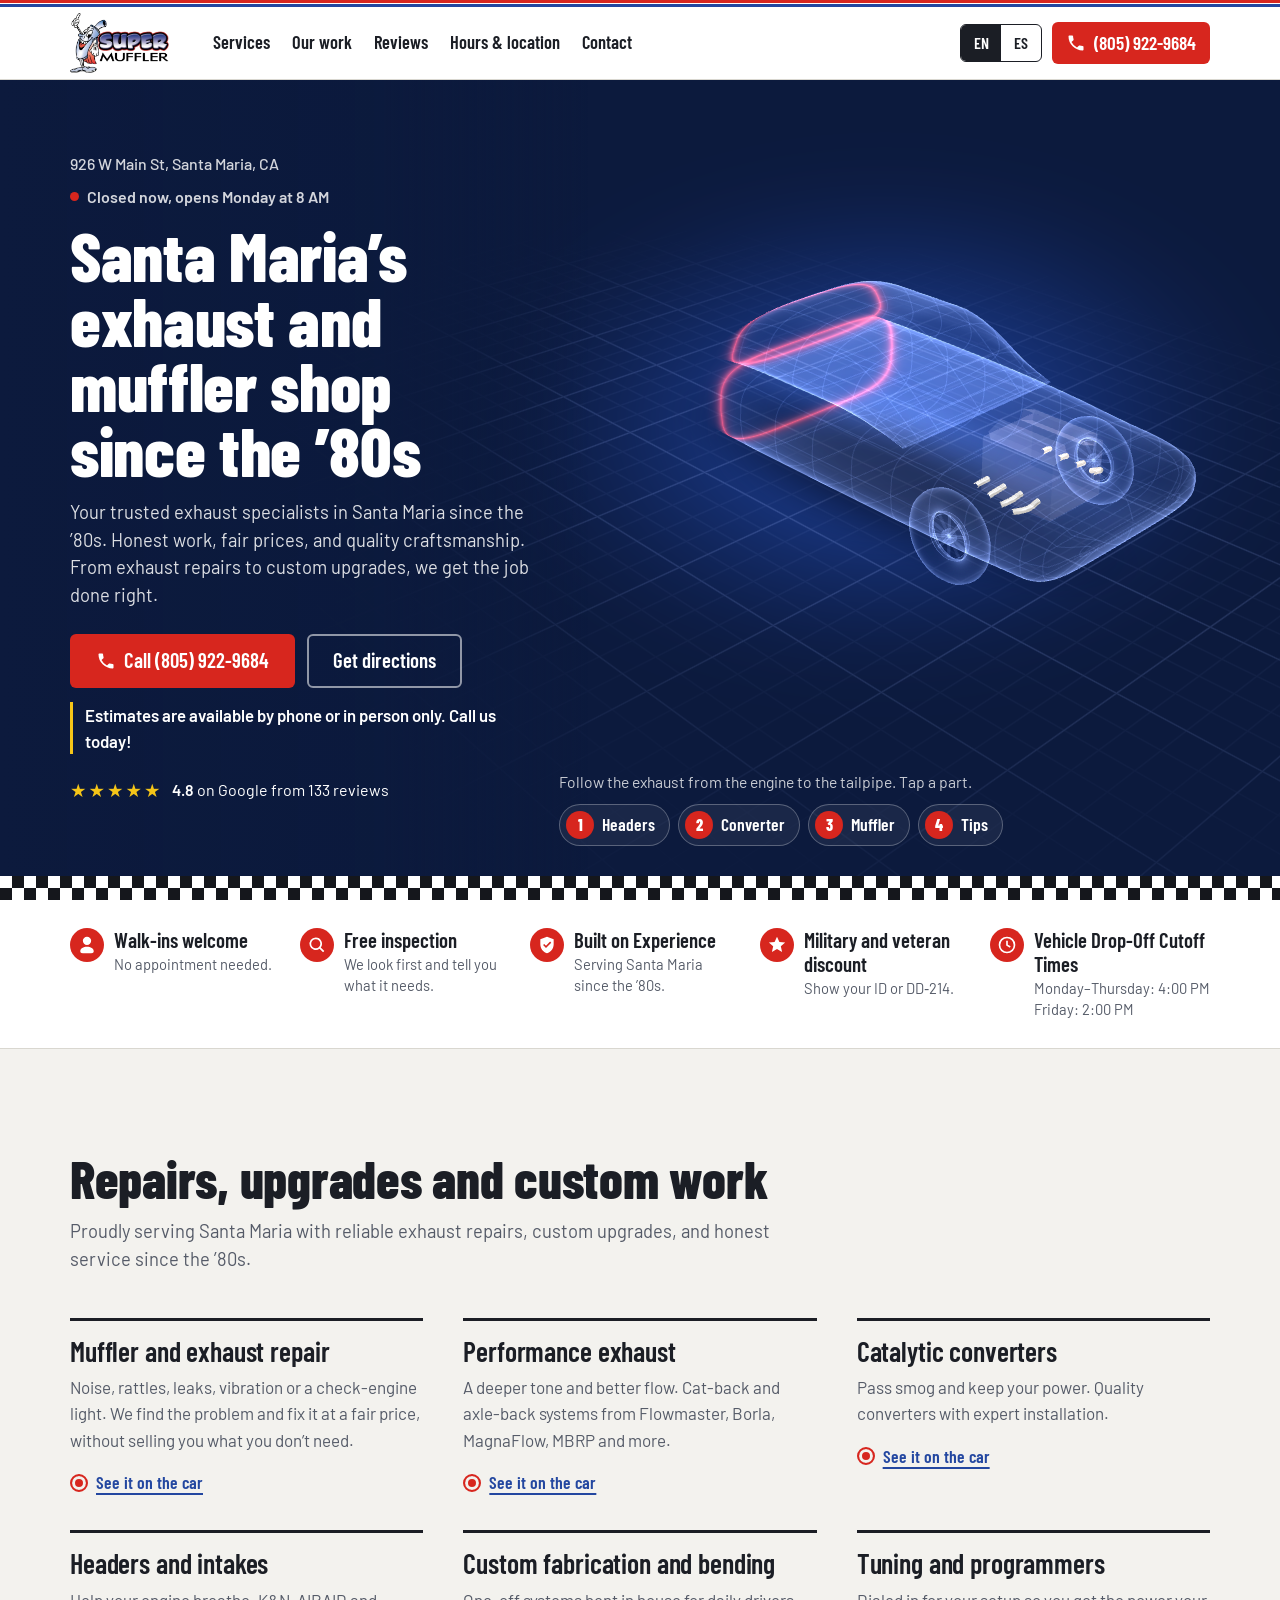
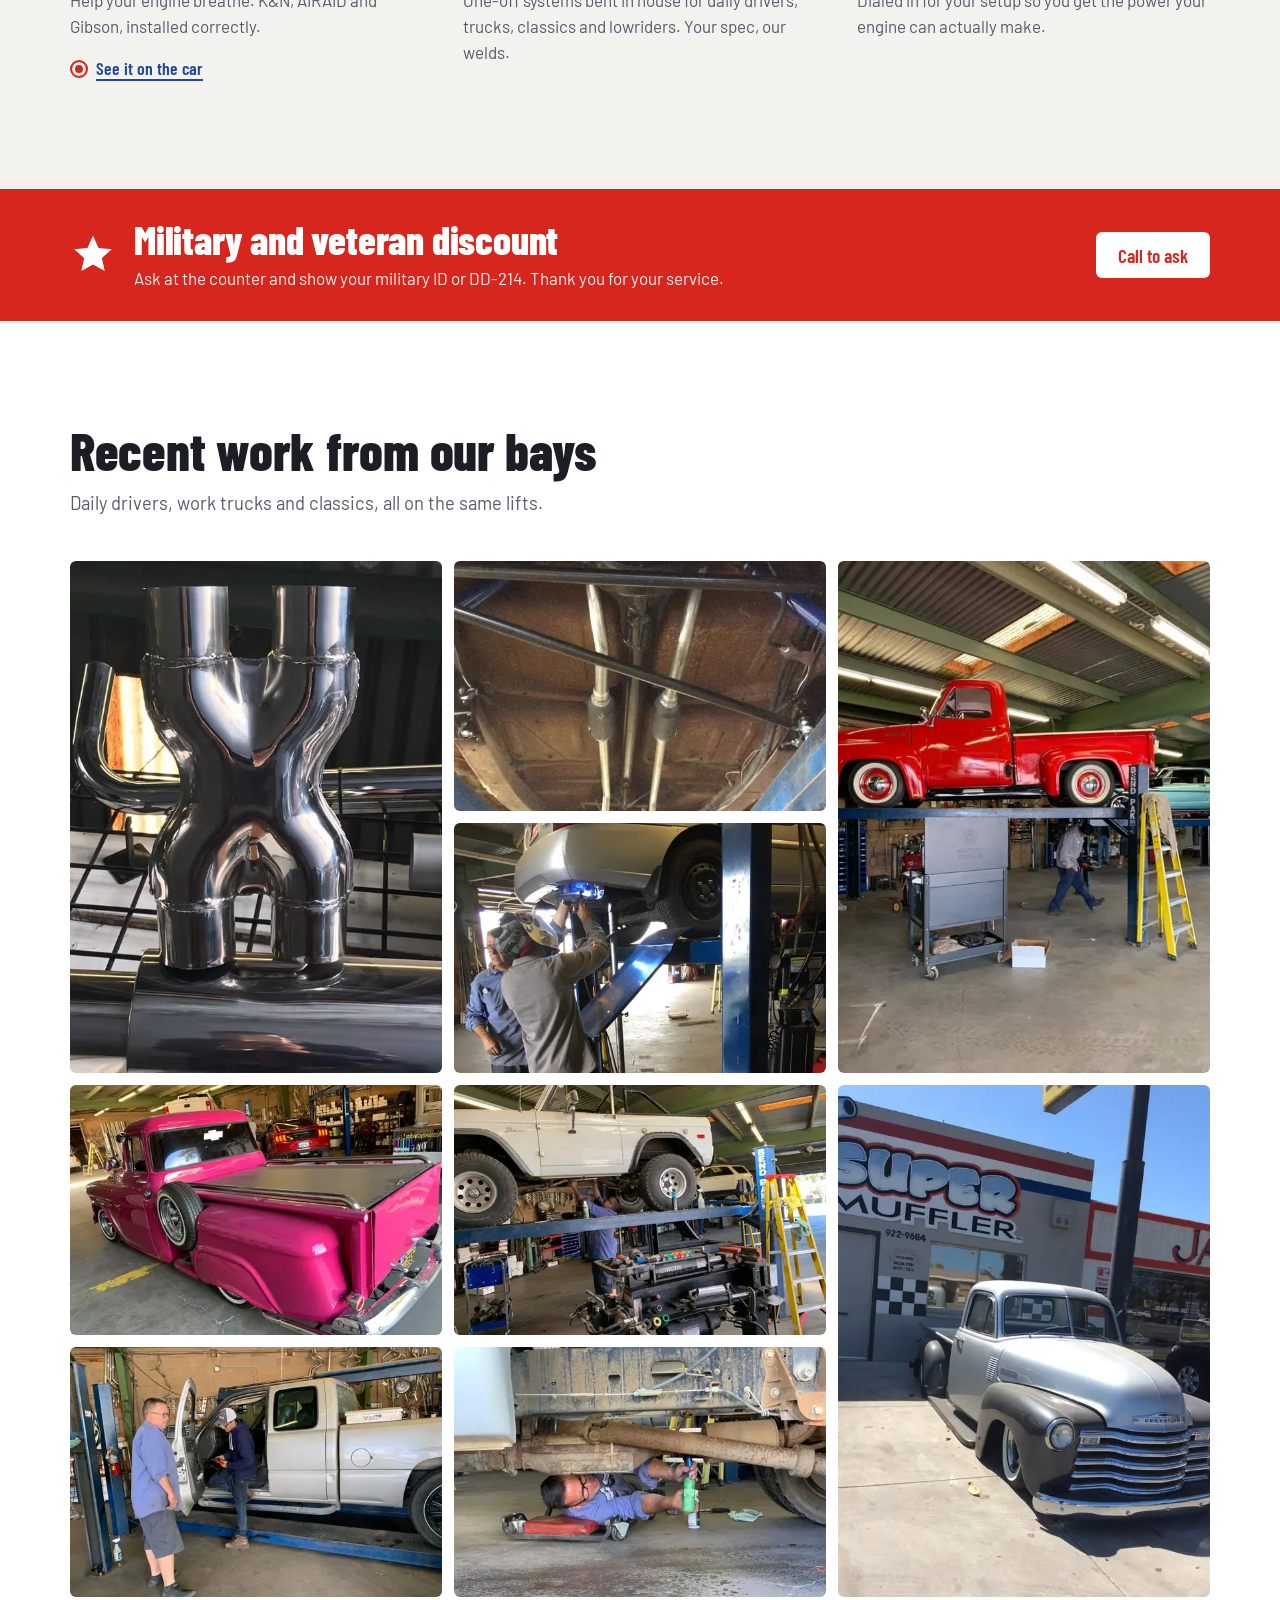
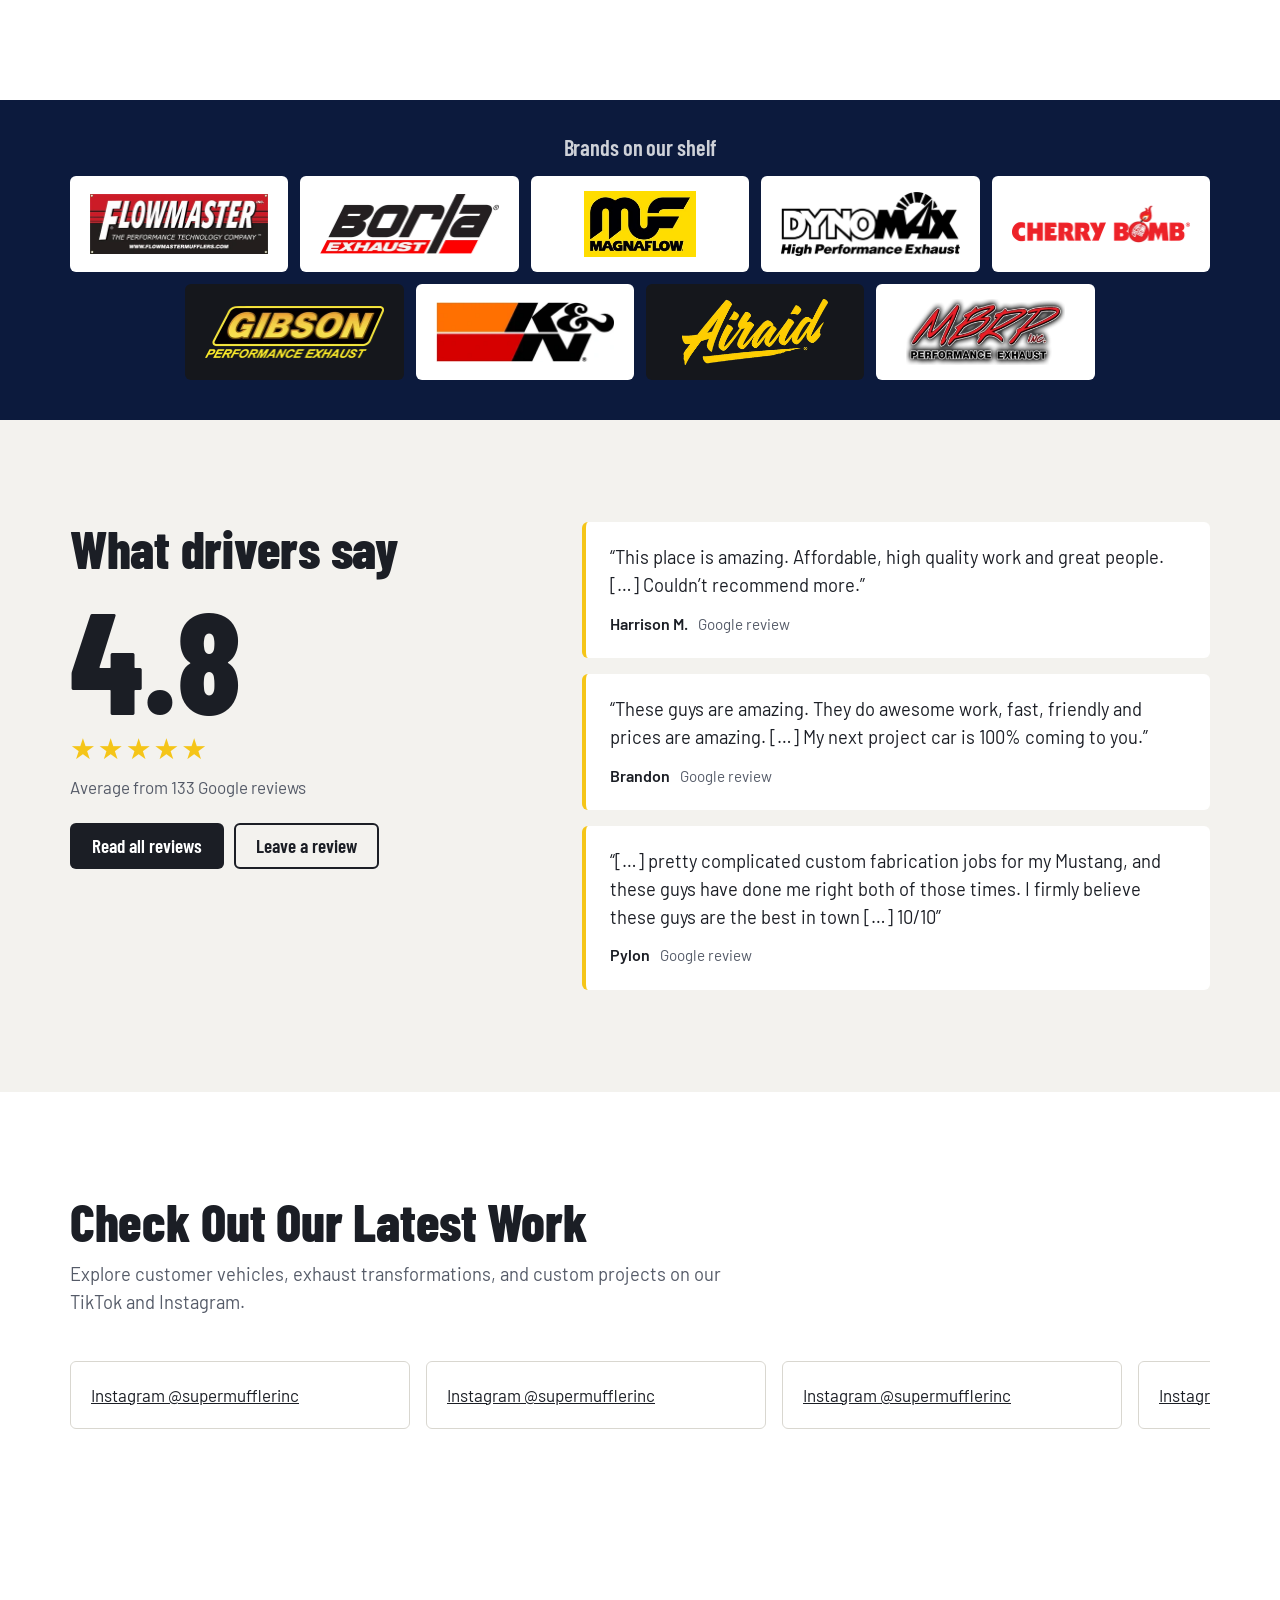
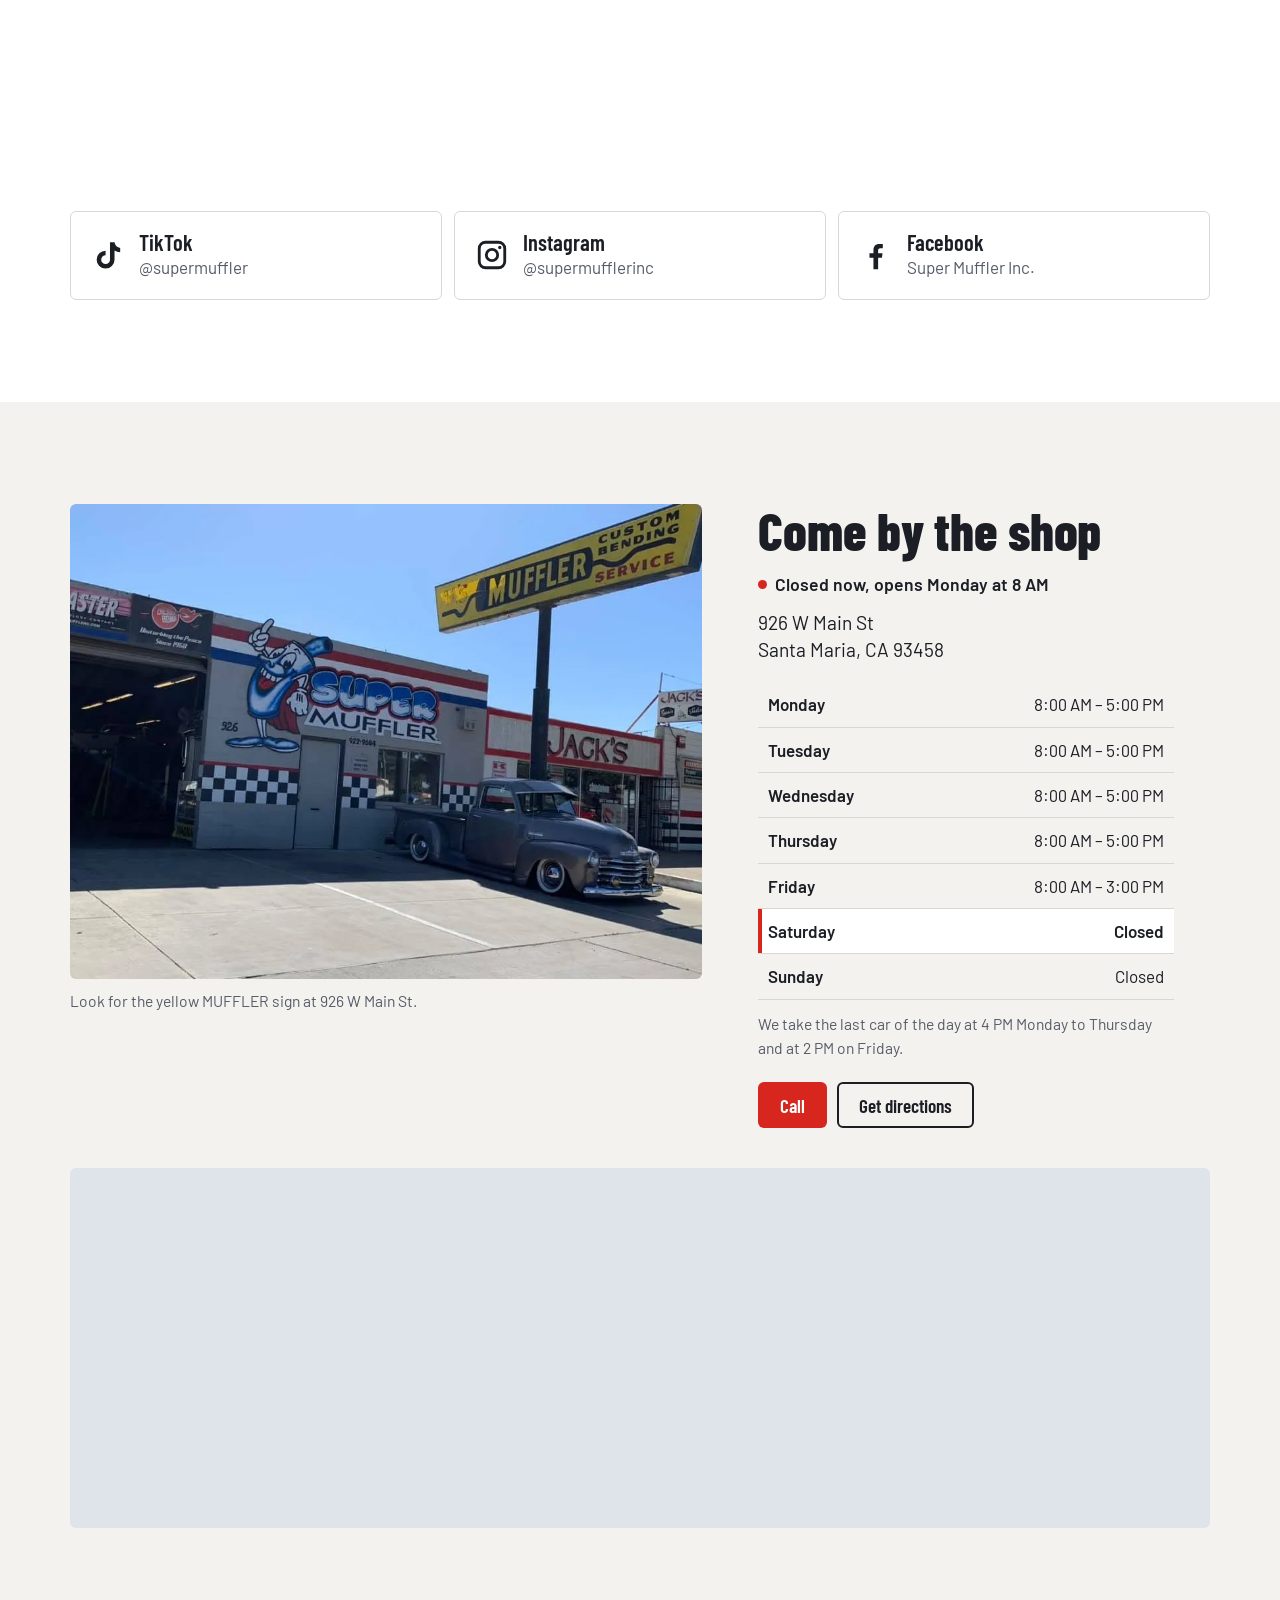
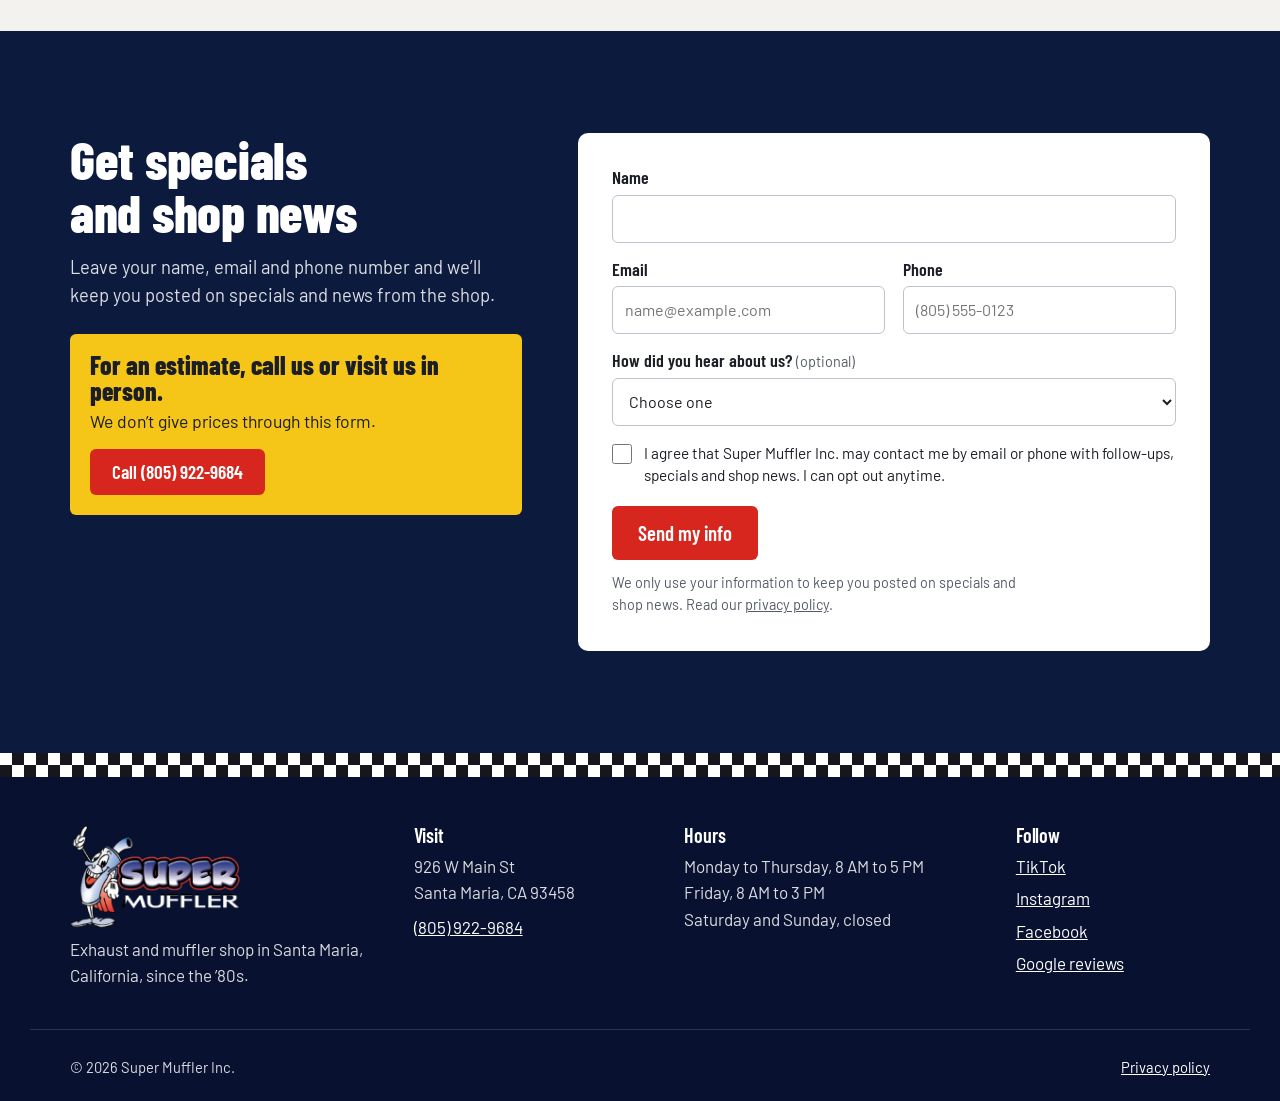
==== index.html @ fa28d5ae "Super Muffler Inc. website: bilingual one-page site, 3D exhaust explorer, contact form and contacts " ====
<!doctype html>
<html lang="en">
<head>
  <meta charset="utf-8">
  <meta name="viewport" content="width=device-width, initial-scale=1, viewport-fit=cover">
  <title>Exhaust &amp; Muffler Shop in Santa Maria, CA | Super Muffler Inc.</title>
  <meta name="description" content="Muffler repair, performance exhaust, catalytic converters, headers and custom pipe bending in Santa Maria, CA since the '80s. Walk-ins welcome and free inspections. Call (805) 922-9684.">
  <link rel="canonical" href="https://supermufflerinc.com/">
  <meta name="theme-color" content="#0c1a3d">
  <meta name="format-detection" content="telephone=no">

  <meta property="og:type" content="website">
  <meta property="og:site_name" content="Super Muffler Inc.">
  <meta property="og:title" content="Super Muffler Inc. | Exhaust &amp; Muffler Shop in Santa Maria, CA">
  <meta property="og:description" content="Muffler repair, performance exhaust, catalytic converters and custom bending since the '80s. Walk-ins welcome at 926 W Main St.">
  <meta property="og:url" content="https://supermufflerinc.com/">
  <meta property="og:image" content="https://supermufflerinc.com/img/og-image.jpg">
  <meta property="og:image:width" content="1200">
  <meta property="og:image:height" content="630">
  <meta property="og:image:alt" content="The Super Muffler shop on W Main St in Santa Maria, with its yellow MUFFLER sign">
  <meta property="og:locale" content="en_US">
  <meta property="og:locale:alternate" content="es_US">
  <meta name="twitter:card" content="summary_large_image">

  <link rel="icon" href="favicon.ico" sizes="32x32">
  <link rel="icon" href="favicon-48.png" type="image/png" sizes="48x48">
  <link rel="apple-touch-icon" href="apple-touch-icon.png">

  <link rel="preload" href="fonts/barlow-condensed-latin-800-normal.woff2" as="font" type="font/woff2" crossorigin>
  <link rel="preload" href="fonts/barlow-latin-400-normal.woff2" as="font" type="font/woff2" crossorigin>
  <link rel="stylesheet" href="css/styles.css">

  <script type="application/ld+json">
  {
    "@context": "https://schema.org",
    "@type": "AutoRepair",
    "@id": "https://supermufflerinc.com/#shop",
    "name": "Super Muffler Inc.",
    "description": "Exhaust and muffler shop in Santa Maria, CA since the 1980s: muffler repair, performance exhaust, catalytic converters, headers and intakes, tuning and custom pipe bending.",
    "url": "https://supermufflerinc.com/",
    "telephone": "+1-805-922-9684",
    "image": ["https://supermufflerinc.com/img/og-image.jpg", "https://supermufflerinc.com/img/storefront.webp"],
    "logo": "https://supermufflerinc.com/img/logo.png",
    "address": {
      "@type": "PostalAddress",
      "streetAddress": "926 W Main St",
      "addressLocality": "Santa Maria",
      "addressRegion": "CA",
      "postalCode": "93458",
      "addressCountry": "US"
    },
    "geo": { "@type": "GeoCoordinates", "latitude": 34.9530293, "longitude": -120.4483905 },
    "hasMap": "https://www.google.com/maps?cid=2804484897196101838",
    "openingHoursSpecification": [
      { "@type": "OpeningHoursSpecification", "dayOfWeek": ["Monday", "Tuesday", "Wednesday", "Thursday"], "opens": "08:00", "closes": "17:00" },
      { "@type": "OpeningHoursSpecification", "dayOfWeek": "Friday", "opens": "08:00", "closes": "15:00" }
    ],
    "areaServed": [{ "@type": "City", "name": "Santa Maria" }, { "@type": "AdministrativeArea", "name": "Santa Barbara County" }],
    "sameAs": [
      "https://www.instagram.com/supermufflerinc",
      "https://www.facebook.com/supermufflerinc",
      "https://www.tiktok.com/@supermuffler"
    ],
    "makesOffer": [
      { "@type": "Offer", "itemOffered": { "@type": "Service", "name": "Muffler repair and replacement" } },
      { "@type": "Offer", "itemOffered": { "@type": "Service", "name": "Performance exhaust systems" } },
      { "@type": "Offer", "itemOffered": { "@type": "Service", "name": "Catalytic converter replacement" } },
      { "@type": "Offer", "itemOffered": { "@type": "Service", "name": "Headers and cold-air intakes" } },
      { "@type": "Offer", "itemOffered": { "@type": "Service", "name": "Custom exhaust fabrication and pipe bending" } },
      { "@type": "Offer", "itemOffered": { "@type": "Service", "name": "Tuning and programmers" } }
    ]
  }
  </script>
</head>
<body>
  <a class="skip" href="#main" data-i18n="skip">Skip to content</a>

  <!-- ================= HEADER ================= -->
  <header class="site-header" id="siteHeader">
    <div class="wrap header-row">
      <a class="brand" href="#top" aria-label="Super Muffler Inc., back to top" data-i18n-attr="aria-label:brand.aria">
        <picture>
          <source srcset="img/logo.webp" type="image/webp">
          <img src="img/logo.png" alt="Super Muffler" width="360" height="218">
        </picture>
      </a>

      <nav class="nav" id="siteNav" aria-label="Main" data-i18n-attr="aria-label:nav.aria">
        <a href="#services" data-i18n="nav.services">Services</a>
        <a href="#work" data-i18n="nav.work">Our work</a>
        <a href="#reviews" data-i18n="nav.reviews">Reviews</a>
        <a href="#visit" data-i18n="nav.visit">Hours &amp; location</a>
        <a href="#contact" data-i18n="nav.contact">Contact</a>
      </nav>

      <div class="header-actions">
        <div class="lang" role="group" aria-label="Language / Idioma">
          <button type="button" class="lang-btn" data-lang="en" aria-pressed="true">EN</button>
          <button type="button" class="lang-btn" data-lang="es" aria-pressed="false">ES</button>
        </div>
        <a class="btn btn-red btn-call" href="tel:+18059229684">
          <svg aria-hidden="true" viewBox="0 0 24 24"><path d="M6.6 10.8a15.1 15.1 0 0 0 6.6 6.6l2.2-2.2c.3-.3.7-.4 1-.2 1.1.4 2.3.6 3.6.6.6 0 1 .4 1 1V20c0 .6-.4 1-1 1A17 17 0 0 1 3 4c0-.6.4-1 1-1h3.5c.6 0 1 .4 1 1 0 1.3.2 2.5.6 3.6.1.3 0 .7-.2 1l-2.3 2.2Z"/></svg>
          <span>(805) 922-9684</span>
        </a>
        <button type="button" class="menu-btn" id="menuBtn" aria-expanded="false" aria-controls="siteNav">
          <span class="sr-only" data-i18n="nav.menu">Menu</span>
          <span class="menu-icon" aria-hidden="true"></span>
        </button>
      </div>
    </div>
  </header>

  <main id="main">
    <!-- ================= HERO + 3D ================= -->
    <section class="hero" id="top" aria-labelledby="heroTitle">
      <div class="hero-3d" id="hero3d" aria-hidden="true">
        <button type="button" class="x3d-label" data-part="headers" tabindex="-1"><span class="x3d-dot">1</span><span class="x3d-name" data-i18n="part.headers.short">Headers</span></button>
        <button type="button" class="x3d-label" data-part="cat" tabindex="-1"><span class="x3d-dot">2</span><span class="x3d-name" data-i18n="part.cat.short">Catalytic converter</span></button>
        <button type="button" class="x3d-label" data-part="muffler" tabindex="-1"><span class="x3d-dot">3</span><span class="x3d-name" data-i18n="part.muffler.short">Muffler</span></button>
        <button type="button" class="x3d-label" data-part="tips" tabindex="-1"><span class="x3d-dot">4</span><span class="x3d-name" data-i18n="part.tips.short">Tailpipe and tips</span></button>
      </div>

      <div class="wrap hero-grid">
        <div class="hero-copy">
          <p class="hero-where">
            <span>926 W Main St, Santa Maria, CA</span>
            <span class="status" data-status><span class="status-dot" aria-hidden="true"></span><span data-status-text></span></span>
          </p>
          <h1 id="heroTitle" data-i18n="hero.title">Santa Maria’s exhaust and muffler shop since the ’80s</h1>
          <p class="hero-lede" data-i18n="hero.lede">Your trusted exhaust specialists in Santa Maria since the ’80s. Honest work, fair prices, and quality craftsmanship. From exhaust repairs to custom upgrades, we get the job done right.</p>
          <div class="hero-ctas">
            <a class="btn btn-red btn-lg" href="tel:+18059229684">
              <svg aria-hidden="true" viewBox="0 0 24 24"><path d="M6.6 10.8a15.1 15.1 0 0 0 6.6 6.6l2.2-2.2c.3-.3.7-.4 1-.2 1.1.4 2.3.6 3.6.6.6 0 1 .4 1 1V20c0 .6-.4 1-1 1A17 17 0 0 1 3 4c0-.6.4-1 1-1h3.5c.6 0 1 .4 1 1 0 1.3.2 2.5.6 3.6.1.3 0 .7-.2 1l-2.3 2.2Z"/></svg>
              <span data-i18n="cta.call">Call (805) 922-9684</span>
            </a>
            <a class="btn btn-ghost btn-lg" href="https://www.google.com/maps/dir/?api=1&amp;destination=Super+Muffler%2C+926+W+Main+St%2C+Santa+Maria%2C+CA+93458" target="_blank" rel="noopener" data-i18n="cta.directions">Get directions</a>
          </div>
          <p class="hero-estimate" data-i18n="hero.estimate">Estimates are available by phone or in person only. Call us today!</p>
          <a class="hero-rating" href="https://www.google.com/maps?cid=2804484897196101838" target="_blank" rel="noopener">
            <span class="stars" aria-hidden="true">★★★★★</span>
            <span><strong>4.8</strong> <span data-i18n="hero.rating">on Google from 133 reviews</span></span>
          </a>
        </div>

        <div class="hero-stage">
          <div class="stage-car" id="stageCar">
            <img class="x3d-poster" id="x3dPoster" src="img/exhaust-poster.webp" alt="" width="1200" height="760" hidden>
          </div>
          <div class="stage-ui">
            <p class="stage-hint" data-i18n="stage.hint">Follow the exhaust from the engine to the tailpipe. Tap a part.</p>
            <div class="chips" role="group" aria-label="Exhaust parts" data-i18n-attr="aria-label:stage.aria">
              <button type="button" class="chip" data-part="headers" aria-pressed="false"><span class="chip-num">1</span><span data-i18n="part.headers.short">Headers</span></button>
              <button type="button" class="chip" data-part="cat" aria-pressed="false"><span class="chip-num">2</span><span data-i18n="part.cat.chip">Converter</span></button>
              <button type="button" class="chip" data-part="muffler" aria-pressed="false"><span class="chip-num">3</span><span data-i18n="part.muffler.short">Muffler</span></button>
              <button type="button" class="chip" data-part="tips" aria-pressed="false"><span class="chip-num">4</span><span data-i18n="part.tips.chip">Tips</span></button>
            </div>
            <div class="x3d-panel" id="partPanel" hidden>
              <article data-part-info="headers">
                <p class="panel-num">1</p>
                <h2 data-i18n="part.headers.title">Headers and intakes</h2>
                <p data-i18n="part.headers.text">Headers replace the restrictive factory manifold so your engine breathes out easier, and a cold-air intake helps it breathe in. We install K&amp;N, AIRAID, Gibson and more.</p>
              </article>
              <article data-part-info="cat">
                <p class="panel-num">2</p>
                <h2 data-i18n="part.cat.title">Catalytic converter</h2>
                <p data-i18n="part.cat.text">It cleans up the exhaust so your car can pass smog. Failing, rattling, stolen or throwing a code? We install quality replacements, done right the first time.</p>
              </article>
              <article data-part-info="muffler">
                <p class="panel-num">3</p>
                <h2 data-i18n="part.muffler.title">Muffler</h2>
                <p data-i18n="part.muffler.text">The muffler decides how your car sounds. We fix the noisy ones and install performance mufflers for a deeper tone.</p>
              </article>
              <article data-part-info="tips">
                <p class="panel-num">4</p>
                <h2 data-i18n="part.tips.title">Tailpipe and tips</h2>
                <p data-i18n="part.tips.text">The finishing touch. Clean tailpipe routing and polished tips, single or dual, bent to fit your car or truck.</p>
              </article>
              <div class="panel-actions">
                <a class="btn btn-red btn-sm" href="tel:+18059229684" data-i18n="part.call">Call about this</a>
                <button type="button" class="btn btn-ghost btn-sm" data-part-close data-i18n="part.back">Show the whole car</button>
              </div>
            </div>
          </div>
        </div>
      </div>
    </section>
    <div class="checker" aria-hidden="true"></div>

    <!-- ================= QUICK FACTS ================= -->
    <section class="facts" aria-label="Why drivers come to us" data-i18n-attr="aria-label:facts.aria">
      <ul class="wrap facts-list">
        <li>
          <svg aria-hidden="true" viewBox="0 0 24 24"><path d="M12 2a5 5 0 1 1 0 10 5 5 0 0 1 0-10Zm0 12c4.4 0 8 2.2 8 5v3H4v-3c0-2.8 3.6-5 8-5Z"/></svg>
          <div><strong data-i18n="facts.walkin.t">Walk-ins welcome</strong><span data-i18n="facts.walkin.d">No appointment needed.</span></div>
        </li>
        <li>
          <svg aria-hidden="true" viewBox="0 0 24 24"><path d="M10.5 3a7.5 7.5 0 0 1 6 12l4.3 4.3-1.5 1.5-4.3-4.3A7.5 7.5 0 1 1 10.5 3Zm0 2a5.5 5.5 0 1 0 0 11 5.5 5.5 0 0 0 0-11Z"/></svg>
          <div><strong data-i18n="facts.inspect.t">Free inspection</strong><span data-i18n="facts.inspect.d">We look first and tell you what it needs.</span></div>
        </li>
        <li>
          <svg aria-hidden="true" viewBox="0 0 24 24"><path d="M12 2 4 5v6c0 5 3.4 9.5 8 11 4.6-1.5 8-6 8-11V5l-8-3Zm-1.2 13.6-3.5-3.5 1.4-1.4 2.1 2.1 4.9-4.9 1.4 1.4-6.3 6.3Z"/></svg>
          <div><strong data-i18n="facts.exp.t">Built on Experience</strong><span data-i18n="facts.exp.d">Serving Santa Maria since the ’80s.</span></div>
        </li>
        <li>
          <svg aria-hidden="true" viewBox="0 0 24 24"><path d="m12 2 2.9 6.3 6.9.7-5.2 4.6 1.5 6.8L12 16.9l-6.1 3.5 1.5-6.8L2.2 9l6.9-.7L12 2Z"/></svg>
          <div><strong data-i18n="facts.vet.t">Military and veteran discount</strong><span data-i18n="facts.vet.d">Show your ID or DD&#8209;214.</span></div>
        </li>
        <li>
          <svg aria-hidden="true" viewBox="0 0 24 24"><path d="M12 2a10 10 0 1 1 0 20 10 10 0 0 1 0-20Zm0 2a8 8 0 1 0 0 16 8 8 0 0 0 0-16Zm1 3v4.6l3.4 2-1 1.7L11 12.7V7h2Z"/></svg>
          <div><strong data-i18n="facts.cutoff.t">Vehicle Drop-Off Cutoff Times</strong><span class="nowrap-lines" data-i18n-html="facts.cutoff.d">Monday–Thursday: 4:00 PM<br>Friday: 2:00 PM</span></div>
        </li>
      </ul>
    </section>

    <!-- ================= SERVICES ================= -->
    <section class="section services" id="services" aria-labelledby="servicesTitle">
      <div class="wrap">
        <div class="section-head">
          <h2 id="servicesTitle" data-i18n="services.title">Repairs, upgrades and custom work</h2>
          <p data-i18n="services.lede">Proudly serving Santa Maria with reliable exhaust repairs, custom upgrades, and honest service since the ’80s.</p>
        </div>
        <ul class="service-list">
          <li class="service">
            <h3 data-i18n="svc.muffler.t">Muffler and exhaust repair</h3>
            <p data-i18n="svc.muffler.d">Noise, rattles, leaks, vibration or a check-engine light. We find the problem and fix it at a fair price, without selling you what you don’t need.</p>
            <button type="button" class="see-part" data-goto-part="muffler" data-i18n="svc.see">See it on the car</button>
          </li>
          <li class="service">
            <h3 data-i18n="svc.perf.t">Performance exhaust</h3>
            <p data-i18n="svc.perf.d">A deeper tone and better flow. Cat-back and axle-back systems from Flowmaster, Borla, MagnaFlow, MBRP and more.</p>
            <button type="button" class="see-part" data-goto-part="tips" data-i18n="svc.see">See it on the car</button>
          </li>
          <li class="service">
            <h3 data-i18n="svc.cat.t">Catalytic converters</h3>
            <p data-i18n="svc.cat.d">Pass smog and keep your power. Quality converters with expert installation.</p>
            <button type="button" class="see-part" data-goto-part="cat" data-i18n="svc.see">See it on the car</button>
          </li>
          <li class="service">
            <h3 data-i18n="svc.headers.t">Headers and intakes</h3>
            <p data-i18n="svc.headers.d">Help your engine breathe. K&amp;N, AIRAID and Gibson, installed correctly.</p>
            <button type="button" class="see-part" data-goto-part="headers" data-i18n="svc.see">See it on the car</button>
          </li>
          <li class="service">
            <h3 data-i18n="svc.custom.t">Custom fabrication and bending</h3>
            <p data-i18n="svc.custom.d">One-off systems bent in house for daily drivers, trucks, classics and lowriders. Your spec, our welds.</p>
          </li>
          <li class="service">
            <h3 data-i18n="svc.tune.t">Tuning and programmers</h3>
            <p data-i18n="svc.tune.d">Dialed in for your setup so you get the power your engine can actually make.</p>
          </li>
        </ul>
      </div>
    </section>

    <!-- ================= VETERANS ================= -->
    <section class="vets" aria-labelledby="vetsTitle">
      <div class="wrap vets-row">
        <svg class="vets-star" aria-hidden="true" viewBox="0 0 24 24"><path d="m12 2 2.9 6.3 6.9.7-5.2 4.6 1.5 6.8L12 16.9l-6.1 3.5 1.5-6.8L2.2 9l6.9-.7L12 2Z"/></svg>
        <div>
          <h2 id="vetsTitle" data-i18n="vets.title">Military and veteran discount</h2>
          <p data-i18n="vets.text">Ask at the counter and show your military ID or DD-214. Thank you for your service.</p>
        </div>
        <a class="btn btn-white" href="tel:+18059229684" data-i18n="vets.cta">Call to ask</a>
      </div>
    </section>

    <!-- ================= GALLERY ================= -->
    <section class="section work" id="work" aria-labelledby="workTitle">
      <div class="wrap">
        <div class="section-head">
          <h2 id="workTitle" data-i18n="work.title">Recent work from our bays</h2>
          <p data-i18n="work.lede">Daily drivers, work trucks and classics, all on the same lifts.</p>
        </div>
        <ul class="gallery" id="gallery">
          <li class="g-tall"><button type="button" class="g-item" data-full="img/gallery/xpipe.webp"><img src="img/gallery/xpipe-sm.webp" width="560" height="747" loading="lazy" decoding="async" alt="Custom chrome X-pipe" data-i18n-attr="alt:g.xpipe"></button></li>
          <li><button type="button" class="g-item" data-full="img/gallery/dual-exhaust.webp"><img src="img/gallery/dual-exhaust-sm.webp" width="560" height="560" loading="lazy" decoding="async" alt="Dual exhaust seen from under the car" data-i18n-attr="alt:g.dual"></button></li>
          <li class="g-tall"><button type="button" class="g-item" data-full="img/gallery/classic-red.webp"><img src="img/gallery/classic-red-sm.webp" width="560" height="747" loading="lazy" decoding="async" alt="Red classic pickup on the lift" data-i18n-attr="alt:g.red"></button></li>
          <li><button type="button" class="g-item" data-full="img/gallery/welding.webp"><img src="img/gallery/welding-sm.webp" width="560" height="442" loading="lazy" decoding="async" alt="Welding under a car on the lift" data-i18n-attr="alt:g.weld"></button></li>
          <li><button type="button" class="g-item" data-full="img/gallery/classic-pink.webp"><img src="img/gallery/classic-pink-sm.webp" width="560" height="420" loading="lazy" decoding="async" alt="Pink classic pickup in the shop" data-i18n-attr="alt:g.pink"></button></li>
          <li><button type="button" class="g-item" data-full="img/gallery/vintage-4x4.webp"><img src="img/gallery/vintage-4x4-sm.webp" width="560" height="420" loading="lazy" decoding="async" alt="Vintage 4x4 up on the lift" data-i18n-attr="alt:g.4x4"></button></li>
          <li class="g-tall"><button type="button" class="g-item" data-full="img/gallery/out-front.webp"><img src="img/gallery/out-front-sm.webp" width="560" height="764" loading="lazy" decoding="async" alt="Lowered classic truck parked in front of the shop" data-i18n-attr="alt:g.front"></button></li>
          <li><button type="button" class="g-item" data-full="img/gallery/crew.webp"><img src="img/gallery/crew-sm.webp" width="560" height="420" loading="lazy" decoding="async" alt="The crew working on a pickup" data-i18n-attr="alt:g.crew"></button></li>
          <li><button type="button" class="g-item" data-full="img/gallery/under-truck.webp"><img src="img/gallery/under-truck-sm.webp" width="560" height="420" loading="lazy" decoding="async" alt="Mechanic working under a truck" data-i18n-attr="alt:g.under"></button></li>
        </ul>
      </div>
    </section>

    <!-- ================= BRANDS ================= -->
    <section class="brands" aria-labelledby="brandsTitle">
      <div class="wrap brands-row">
        <h2 id="brandsTitle" data-i18n="brands.title">Brands on our shelf</h2>
        <ul class="brand-list">
          <li><img src="img/brands/flowmaster.webp" alt="Flowmaster" width="360" height="120" loading="lazy" decoding="async"></li>
          <li><img src="img/brands/borla.webp" alt="Borla" width="360" height="120" loading="lazy" decoding="async"></li>
          <li><img src="img/brands/magnaflow.webp" alt="MagnaFlow" width="219" height="130" loading="lazy" decoding="async"></li>
          <li><img src="img/brands/dynomax.webp" alt="Dynomax" width="360" height="129" loading="lazy" decoding="async"></li>
          <li><img src="img/brands/cherrybomb.webp" alt="Cherry Bomb" width="360" height="76" loading="lazy" decoding="async"></li>
          <li class="is-dark"><img src="img/brands/gibson.webp" alt="Gibson" width="360" height="104" loading="lazy" decoding="async"></li>
          <li><img src="img/brands/kn.webp" alt="K&amp;N" width="360" height="122" loading="lazy" decoding="async"></li>
          <li class="is-dark"><img src="img/brands/airaid.webp" alt="AIRAID" width="287" height="130" loading="lazy" decoding="async"></li>
          <li><img src="img/brands/mbrp.webp" alt="MBRP" width="294" height="122" loading="lazy" decoding="async"></li>
        </ul>
      </div>
    </section>

    <!-- ================= REVIEWS ================= -->
    <section class="section reviews" id="reviews" aria-labelledby="reviewsTitle">
      <div class="wrap reviews-grid">
        <div class="score">
          <h2 id="reviewsTitle" data-i18n="reviews.title">What drivers say</h2>
          <p class="score-num">4.8</p>
          <p class="stars stars-lg" aria-hidden="true">★★★★★</p>
          <p class="score-sub" data-i18n="reviews.count">Average from 133 Google reviews</p>
          <div class="score-actions">
            <a class="btn btn-ink" href="https://www.google.com/maps?cid=2804484897196101838" target="_blank" rel="noopener" data-i18n="reviews.all">Read all reviews</a>
            <a class="btn btn-outline" href="https://share.google/nqjEWobwrklyMOAn0" target="_blank" rel="noopener" data-i18n="reviews.leave">Leave a review</a>
          </div>
        </div>
        <ul class="review-list">
          <li class="review">
            <blockquote>
              <p data-i18n="rev.1">“This place is amazing. Affordable, high quality work and great people. […] Couldn’t recommend more.”</p>
            </blockquote>
            <p class="review-by"><strong>Harrison M.</strong> <span data-i18n="rev.src">Google review</span></p>
          </li>
          <li class="review">
            <blockquote>
              <p data-i18n="rev.2">“These guys are amazing. They do awesome work, fast, friendly and prices are amazing. […] My next project car is 100% coming to you.”</p>
            </blockquote>
            <p class="review-by"><strong>Brandon</strong> <span data-i18n="rev.src">Google review</span></p>
          </li>
          <li class="review">
            <blockquote>
              <p data-i18n="rev.3">“[…] pretty complicated custom fabrication jobs for my Mustang, and these guys have done me right both of those times. I firmly believe these guys are the best in town […] 10/10”</p>
            </blockquote>
            <p class="review-by"><strong>Pylon</strong> <span data-i18n="rev.src">Google review</span></p>
          </li>
        </ul>
      </div>
    </section>

    <!-- ================= VIDEOS / SOCIAL ================= -->
    <section class="section social" id="videos" aria-labelledby="socialTitle">
      <div class="wrap">
        <div class="section-head">
          <h2 id="socialTitle" data-i18n="social.title">Check Out Our Latest Work</h2>
          <p data-i18n="social.lede">Explore customer vehicles, exhaust transformations, and custom projects on our TikTok and Instagram.</p>
        </div>
        <div class="video-grid" id="videoGrid" hidden></div>
        <ul class="social-list">
          <li>
            <a class="social-card" href="https://www.tiktok.com/@supermuffler" target="_blank" rel="noopener">
              <svg aria-hidden="true" viewBox="0 0 24 24"><path d="M16.6 3c.4 2.2 1.9 3.8 4 4v3.1a7.6 7.6 0 0 1-4-1.2v6.4A6.3 6.3 0 1 1 10.3 9v3.2a3.1 3.1 0 1 0 3.1 3.1V3h3.2Z"/></svg>
              <span class="social-name">TikTok</span>
              <span class="social-handle">@supermuffler</span>
            </a>
          </li>
          <li>
            <a class="social-card" href="https://www.instagram.com/supermufflerinc" target="_blank" rel="noopener">
              <svg aria-hidden="true" viewBox="0 0 24 24"><path d="M12 7a5 5 0 1 1 0 10 5 5 0 0 1 0-10Zm0 2a3 3 0 1 0 0 6 3 3 0 0 0 0-6Zm5.5-3.5a1.2 1.2 0 1 1 0 2.4 1.2 1.2 0 0 1 0-2.4ZM7.5 2h9A5.5 5.5 0 0 1 22 7.5v9a5.5 5.5 0 0 1-5.5 5.5h-9A5.5 5.5 0 0 1 2 16.5v-9A5.5 5.5 0 0 1 7.5 2Zm0 2A3.5 3.5 0 0 0 4 7.5v9A3.5 3.5 0 0 0 7.5 20h9a3.5 3.5 0 0 0 3.5-3.5v-9A3.5 3.5 0 0 0 16.5 4h-9Z"/></svg>
              <span class="social-name">Instagram</span>
              <span class="social-handle">@supermufflerinc</span>
            </a>
          </li>
          <li>
            <a class="social-card" href="https://www.facebook.com/supermufflerinc" target="_blank" rel="noopener">
              <svg aria-hidden="true" viewBox="0 0 24 24"><path d="M13.5 22v-8h2.7l.4-3.2h-3.1v-2c0-.9.3-1.6 1.6-1.6h1.7V4.3c-.3 0-1.3-.1-2.5-.1-2.5 0-4.1 1.5-4.1 4.2v2.4H7.4V14h2.8v8h3.3Z"/></svg>
              <span class="social-name">Facebook</span>
              <span class="social-handle">Super Muffler Inc.</span>
            </a>
          </li>
        </ul>
      </div>
    </section>

    <!-- ================= VISIT ================= -->
    <section class="section visit" id="visit" aria-labelledby="visitTitle">
      <div class="wrap visit-grid">
        <figure class="storefront">
          <picture>
            <source media="(max-width: 700px)" srcset="img/storefront-sm.webp">
            <img src="img/storefront.webp" width="960" height="720" loading="lazy" decoding="async" alt="Super Muffler storefront on W Main St with the yellow MUFFLER sign" data-i18n-attr="alt:visit.photoAlt">
          </picture>
          <figcaption data-i18n="visit.caption">Look for the yellow MUFFLER sign at 926 W Main St.</figcaption>
        </figure>

        <div class="visit-info">
          <h2 id="visitTitle" data-i18n="visit.title">Come by the shop</h2>
          <p class="status status-lg" data-status><span class="status-dot" aria-hidden="true"></span><span data-status-text></span></p>
          <address>926 W Main St<br>Santa Maria, CA 93458</address>

          <table class="hours" aria-label="Opening hours" data-i18n-attr="aria-label:hours.aria">
            <tbody>
              <tr data-day="1"><th scope="row" data-i18n="day.1">Monday</th><td>8:00 AM – 5:00 PM</td></tr>
              <tr data-day="2"><th scope="row" data-i18n="day.2">Tuesday</th><td>8:00 AM – 5:00 PM</td></tr>
              <tr data-day="3"><th scope="row" data-i18n="day.3">Wednesday</th><td>8:00 AM – 5:00 PM</td></tr>
              <tr data-day="4"><th scope="row" data-i18n="day.4">Thursday</th><td>8:00 AM – 5:00 PM</td></tr>
              <tr data-day="5"><th scope="row" data-i18n="day.5">Friday</th><td>8:00 AM – 3:00 PM</td></tr>
              <tr data-day="6"><th scope="row" data-i18n="day.6">Saturday</th><td data-i18n="day.closed">Closed</td></tr>
              <tr data-day="0"><th scope="row" data-i18n="day.0">Sunday</th><td data-i18n="day.closed">Closed</td></tr>
            </tbody>
          </table>
          <p class="dropoff" data-i18n="visit.dropoff">We take the last car of the day at 4 PM Monday to Thursday and at 2 PM on Friday.</p>

          <div class="visit-actions">
            <a class="btn btn-red" href="tel:+18059229684" data-i18n="visit.call">Call</a>
            <a class="btn btn-outline" href="https://www.google.com/maps/dir/?api=1&amp;destination=Super+Muffler%2C+926+W+Main+St%2C+Santa+Maria%2C+CA+93458" target="_blank" rel="noopener" data-i18n="cta.directions">Get directions</a>
          </div>
        </div>

        <div class="map">
          <iframe title="Map to Super Muffler, 926 W Main St, Santa Maria" data-i18n-attr="title:visit.mapTitle" src="https://www.google.com/maps?q=Super+Muffler,+926+W+Main+St,+Santa+Maria,+CA+93458&amp;z=16&amp;output=embed" loading="lazy" referrerpolicy="no-referrer-when-downgrade"></iframe>
        </div>
      </div>
    </section>

    <!-- ================= CONTACT FORM ================= -->
    <section class="section contact" id="contact" aria-labelledby="contactTitle">
      <div class="wrap contact-grid">
        <div class="contact-copy">
          <h2 id="contactTitle" data-i18n="form.title">Get specials and shop news</h2>
          <p data-i18n="form.lede">Leave your name, email and phone number and we’ll keep you posted on specials and news from the shop.</p>
          <div class="estimate-note">
            <p><strong data-i18n="form.estT">For an estimate, call us or visit us in person.</strong> <span data-i18n="form.estD">We don’t give prices through this form.</span></p>
            <a class="btn btn-red" href="tel:+18059229684" data-i18n="cta.call">Call (805) 922-9684</a>
          </div>
        </div>

        <form class="lead-form" id="leadForm" novalidate>
          <div class="field field-wide">
            <label for="f-name" data-i18n="form.name">Name</label>
            <input id="f-name" name="name" type="text" autocomplete="name" required maxlength="80">
          </div>
          <div class="field">
            <label for="f-email" data-i18n="form.email">Email</label>
            <input id="f-email" name="email" type="email" autocomplete="email" inputmode="email" required maxlength="120" placeholder="name@example.com" data-i18n-attr="placeholder:form.emailph">
          </div>
          <div class="field">
            <label for="f-phone" data-i18n="form.phone">Phone</label>
            <input id="f-phone" name="phone" type="tel" autocomplete="tel" inputmode="tel" required maxlength="25" placeholder="(805) 555-0123">
          </div>
          <div class="field field-wide">
            <label for="f-source"><span data-i18n="form.source">How did you hear about us?</span> <span class="opt" data-i18n="form.optional">(optional)</span></label>
            <select id="f-source" name="source">
              <option value="" data-i18n="src.choose">Choose one</option>
              <option value="Google" data-i18n="src.google">Google</option>
              <option value="Instagram">Instagram</option>
              <option value="Facebook">Facebook</option>
              <option value="TikTok">TikTok</option>
              <option value="Referral" data-i18n="src.referral">A friend or family member</option>
              <option value="Drove by" data-i18n="src.drove">Drove by the shop</option>
              <option value="Other" data-i18n="src.other">Other</option>
            </select>
          </div>

          <div class="hp" aria-hidden="true">
            <label for="f-company">Company</label>
            <input id="f-company" name="company" type="text" tabindex="-1" autocomplete="off">
          </div>

          <label class="check field-wide">
            <input type="checkbox" name="consent" id="f-consent" required>
            <span data-i18n="form.consent">I agree that Super Muffler Inc. may contact me by email or phone with follow-ups, specials and shop news. I can opt out anytime.</span>
          </label>

          <div class="form-foot field-wide">
            <button class="btn btn-red btn-lg" type="submit" id="formSubmit" data-i18n="form.submit">Send my info</button>
            <p class="small" data-i18n-html="form.privacy">We only use your information to keep you posted on specials and shop news. Read our <a href="privacy.html">privacy policy</a>.</p>
          </div>
          <p class="form-status field-wide" id="formStatus" role="status" aria-live="polite"></p>
        </form>
      </div>
    </section>
  </main>

  <!-- ================= FOOTER ================= -->
  <div class="checker" aria-hidden="true"></div>
  <footer class="site-footer">
    <div class="wrap footer-grid">
      <div>
        <picture>
          <source srcset="img/logo-light.webp" type="image/webp">
          <img class="footer-logo" src="img/logo-light.png" alt="Super Muffler" width="360" height="218" loading="lazy">
        </picture>
        <p data-i18n="footer.tag">Exhaust and muffler shop in Santa Maria, California, since the ’80s.</p>
      </div>
      <div>
        <h2 data-i18n="footer.visit">Visit</h2>
        <p>926 W Main St<br>Santa Maria, CA 93458</p>
        <p><a href="tel:+18059229684">(805) 922-9684</a></p>
      </div>
      <div>
        <h2 data-i18n="footer.hours">Hours</h2>
        <p data-i18n-html="footer.hoursText">Monday to Thursday, 8 AM to 5 PM<br>Friday, 8 AM to 3 PM<br>Saturday and Sunday, closed</p>
      </div>
      <div>
        <h2 data-i18n="footer.follow">Follow</h2>
        <ul class="footer-links">
          <li><a href="https://www.tiktok.com/@supermuffler" target="_blank" rel="noopener">TikTok</a></li>
          <li><a href="https://www.instagram.com/supermufflerinc" target="_blank" rel="noopener">Instagram</a></li>
          <li><a href="https://www.facebook.com/supermufflerinc" target="_blank" rel="noopener">Facebook</a></li>
          <li><a href="https://www.google.com/maps?cid=2804484897196101838" target="_blank" rel="noopener" data-i18n="footer.google">Google reviews</a></li>
        </ul>
      </div>
    </div>
    <div class="wrap footer-bottom">
      <p>© <span id="year">2026</span> Super Muffler Inc.</p>
      <p><a href="privacy.html" data-i18n="footer.privacy">Privacy policy</a></p>
    </div>
  </footer>

  <!-- mobile action bar -->
  <nav class="action-bar" aria-label="Quick actions" data-i18n-attr="aria-label:bar.aria">
    <a href="tel:+18059229684">
      <svg aria-hidden="true" viewBox="0 0 24 24"><path d="M6.6 10.8a15.1 15.1 0 0 0 6.6 6.6l2.2-2.2c.3-.3.7-.4 1-.2 1.1.4 2.3.6 3.6.6.6 0 1 .4 1 1V20c0 .6-.4 1-1 1A17 17 0 0 1 3 4c0-.6.4-1 1-1h3.5c.6 0 1 .4 1 1 0 1.3.2 2.5.6 3.6.1.3 0 .7-.2 1l-2.3 2.2Z"/></svg>
      <span data-i18n="bar.call">Call</span>
    </a>
    <a href="https://www.google.com/maps/dir/?api=1&amp;destination=Super+Muffler%2C+926+W+Main+St%2C+Santa+Maria%2C+CA+93458" target="_blank" rel="noopener">
      <svg aria-hidden="true" viewBox="0 0 24 24"><path d="M12 2a7 7 0 0 1 7 7c0 5.2-7 13-7 13S5 14.2 5 9a7 7 0 0 1 7-7Zm0 4.5a2.5 2.5 0 1 0 0 5 2.5 2.5 0 0 0 0-5Z"/></svg>
      <span data-i18n="bar.directions">Directions</span>
    </a>
  </nav>

  <!-- photo viewer -->
  <dialog class="lightbox" id="lightbox" aria-label="Photo viewer" data-i18n-attr="aria-label:lb.aria">
    <img id="lbImg" alt="">
    <p id="lbCaption"></p>
    <button type="button" class="lb-btn lb-close" data-lb="close" aria-label="Close" data-i18n-attr="aria-label:lb.close">×</button>
    <button type="button" class="lb-btn lb-prev" data-lb="prev" aria-label="Previous photo" data-i18n-attr="aria-label:lb.prev">‹</button>
    <button type="button" class="lb-btn lb-next" data-lb="next" aria-label="Next photo" data-i18n-attr="aria-label:lb.next">›</button>
  </dialog>

  <script type="module" src="js/main.js"></script>
</body>
</html>
---- css/styles.css ----
/* Super Muffler Inc. - styles
   Palette taken from the shop itself: the red and blue stripes and the
   black-and-white checkerboard on the storefront, the yellow pole sign,
   and the painted block wall. Type: Barlow, inspired by California road signs. */

@font-face { font-family: "Barlow Condensed"; font-weight: 600; font-style: normal; font-display: swap; src: url("../fonts/barlow-condensed-latin-600-normal.woff2") format("woff2"); }
@font-face { font-family: "Barlow Condensed"; font-weight: 800; font-style: normal; font-display: swap; src: url("../fonts/barlow-condensed-latin-800-normal.woff2") format("woff2"); }
@font-face { font-family: "Barlow"; font-weight: 400; font-style: normal; font-display: swap; src: url("../fonts/barlow-latin-400-normal.woff2") format("woff2"); }
@font-face { font-family: "Barlow"; font-weight: 500; font-style: normal; font-display: swap; src: url("../fonts/barlow-latin-500-normal.woff2") format("woff2"); }
@font-face { font-family: "Barlow"; font-weight: 600; font-style: normal; font-display: swap; src: url("../fonts/barlow-latin-600-normal.woff2") format("woff2"); }

:root {
  --red: #d7261e;
  --red-dark: #b31d16;
  --blue: #2347a0;
  --navy: #0c1a3d;
  --navy-deep: #081230;
  --yellow: #f5c518;
  --wall: #f3f2ee;
  --ink: #1b1e25;
  --muted: #555b68;
  --line: #d9d7d0;
  --white: #fff;
  --ok: #2fb463;

  --display: "Barlow Condensed", "Arial Narrow", sans-serif;
  --text: "Barlow", system-ui, -apple-system, "Segoe UI", sans-serif;

  --header-h: 72px;
  --radius: 6px;
}

*, *::before, *::after { box-sizing: border-box; }
html { -webkit-text-size-adjust: 100%; scroll-behavior: smooth; scroll-padding-top: calc(var(--header-h) + 12px); }
body {
  margin: 0;
  font-family: var(--text);
  font-size: 1.0625rem;
  line-height: 1.55;
  color: var(--ink);
  background: var(--white);
  text-rendering: optimizeLegibility;
}
[hidden] { display: none !important; }
img { max-width: 100%; height: auto; display: block; }
a { color: inherit; }
button, input, select, textarea { font: inherit; color: inherit; }
h1, h2, h3 { font-family: var(--display); font-weight: 800; line-height: 1; margin: 0; letter-spacing: -0.005em; }
p { margin: 0; }
ul { margin: 0; padding: 0; list-style: none; }
address { font-style: normal; }
svg { fill: currentColor; }

.wrap { width: 100%; max-width: 1220px; margin-inline: auto; padding-inline: clamp(18px, 4vw, 40px); }
.sr-only { position: absolute; width: 1px; height: 1px; overflow: hidden; clip: rect(0 0 0 0); white-space: nowrap; }
.skip { position: absolute; left: 12px; top: -60px; z-index: 100; background: var(--yellow); color: var(--ink); padding: 10px 14px; border-radius: var(--radius); font-weight: 600; }
.skip:focus { top: 12px; }

:focus-visible { outline: 3px solid var(--blue); outline-offset: 2px; }
.hero :focus-visible, .contact :focus-visible, .site-footer :focus-visible, .vets :focus-visible, .brands :focus-visible, .action-bar :focus-visible, .lightbox :focus-visible { outline-color: var(--yellow); }

/* ---------- buttons ---------- */
.btn {
  display: inline-flex; align-items: center; justify-content: center; gap: 8px;
  min-height: 46px; padding: 10px 20px;
  border-radius: var(--radius); border: 2px solid transparent;
  font-family: var(--display); font-weight: 600; font-size: 1.2rem; line-height: 1;
  text-decoration: none; cursor: pointer; white-space: nowrap;
  transition: background-color .15s, color .15s, border-color .15s;
}
.btn svg { width: 20px; height: 20px; flex: none; }
.btn-lg { min-height: 54px; padding: 12px 24px; font-size: 1.3rem; }
.btn-sm { min-height: 40px; padding: 8px 14px; font-size: 1.05rem; }
.btn-red { background: var(--red); color: var(--white); }
.btn-red:hover { background: var(--red-dark); }
.btn-ghost { border-color: rgba(255, 255, 255, .55); color: var(--white); background: transparent; }
.btn-ghost:hover { border-color: var(--white); background: rgba(255, 255, 255, .08); }
.btn-white { background: var(--white); color: var(--red); }
.btn-white:hover { background: #ffe9e7; }
.btn-ink { background: var(--ink); color: var(--white); }
.btn-ink:hover { background: #000; }
.btn-outline { border-color: var(--ink); color: var(--ink); background: transparent; }
.btn-outline:hover { background: var(--ink); color: var(--white); }

/* ---------- header ---------- */
.site-header {
  position: sticky; top: 0; z-index: 50;
  background: var(--white);
  border-bottom: 1px solid var(--line);
}
.site-header::before { /* the storefront pinstripes */
  content: ""; display: block; height: 7px;
  background: linear-gradient(var(--red) 0 3px, var(--white) 3px 4px, var(--blue) 4px 7px);
}
.header-row { display: flex; align-items: center; gap: 16px; height: calc(var(--header-h) - 8px); }
.brand { flex: none; display: block; }
.brand img { height: 46px; width: auto; }
.nav { display: none; }
.header-actions { margin-left: auto; display: flex; align-items: center; gap: 10px; }
.lang { display: inline-flex; border: 1.5px solid var(--ink); border-radius: var(--radius); overflow: hidden; }
.lang-btn { border: 0; background: transparent; padding: 7px 10px; font-family: var(--display); font-weight: 600; font-size: 1rem; line-height: 1; cursor: pointer; min-width: 40px; min-height: 36px; }
.lang-btn[aria-pressed="true"] { background: var(--ink); color: var(--white); }
.btn-call { min-height: 42px; padding: 8px 12px; }
.btn-call span { display: none; }
.menu-btn { width: 44px; height: 44px; border: 0; background: transparent; display: grid; place-items: center; cursor: pointer; border-radius: var(--radius); }
.menu-icon, .menu-icon::before, .menu-icon::after { display: block; width: 22px; height: 2.5px; background: var(--ink); border-radius: 2px; position: relative; transition: transform .2s; }
.menu-icon::before, .menu-icon::after { content: ""; position: absolute; left: 0; }
.menu-icon::before { top: -7px; }
.menu-icon::after { top: 7px; }
.menu-btn[aria-expanded="true"] .menu-icon { background: transparent; }
.menu-btn[aria-expanded="true"] .menu-icon::before { transform: translateY(7px) rotate(45deg); }
.menu-btn[aria-expanded="true"] .menu-icon::after { transform: translateY(-7px) rotate(-45deg); }

.nav.is-open {
  display: flex; flex-direction: column;
  position: absolute; left: 0; right: 0; top: 100%;
  background: var(--white); border-bottom: 1px solid var(--line);
  padding: 8px clamp(18px, 4vw, 40px) 16px;
  box-shadow: 0 18px 30px -18px rgba(12, 26, 61, .35);
}
.nav a { text-decoration: none; font-family: var(--display); font-weight: 600; font-size: 1.35rem; padding: 10px 0; border-bottom: 1px solid var(--line); }
.nav a:last-child { border-bottom: 0; }

@media (min-width: 560px) {
  .btn-call span { display: inline; }
}
@media (min-width: 1060px) {
  :root { --header-h: 80px; }
  .brand img { height: 60px; }
  .menu-btn { display: none; }
  .nav { display: flex; gap: 22px; margin-left: 28px; }
  .nav a { font-size: 1.15rem; padding: 6px 0; border: 0; border-bottom: 2px solid transparent; }
  .nav a:hover { border-bottom-color: var(--red); }
}

/* ---------- hero + 3D ---------- */
.hero { position: relative; isolation: isolate; overflow: hidden; background: var(--navy); color: var(--white); }
.hero-3d { position: absolute; inset: 0; z-index: 0; }
.x3d-canvas { position: absolute; inset: 0; width: 100%; height: 100%; display: block; opacity: 0; transition: opacity .7s ease; }
.hero.is-3d .x3d-canvas { opacity: 1; }
.hero-grid { position: relative; z-index: 1; display: grid; pointer-events: none; }
.hero-copy, .stage-ui, .x3d-panel { pointer-events: auto; }

.hero-copy { padding-top: 30px; max-width: 34rem; }
.hero-where { display: flex; flex-wrap: wrap; align-items: center; gap: 8px 14px; font-weight: 500; color: rgba(255, 255, 255, .82); font-size: 1rem; }
.hero h1 { margin-top: 14px; font-size: clamp(2.6rem, 9.5vw, 4.5rem); line-height: .94; text-wrap: balance; }
.hero-lede { margin-top: 16px; font-size: 1.15rem; line-height: 1.5; color: rgba(255, 255, 255, .86); max-width: 32rem; }
.hero-ctas { display: flex; flex-wrap: wrap; gap: 12px; margin-top: 24px; }
.hero-estimate { margin-top: 14px; font-weight: 600; font-size: 1.05rem; color: var(--white); padding-left: 12px; border-left: 3px solid var(--yellow); max-width: 30rem; }
.hero-rating { display: inline-flex; align-items: center; gap: 10px; margin-top: 22px; color: var(--white); text-decoration: none; font-size: 1rem; }
.hero-rating:hover span:last-child { text-decoration: underline; }
.stars { color: var(--yellow); letter-spacing: 2px; font-size: 1.15rem; }

.status { display: inline-flex; align-items: center; gap: 8px; font-weight: 600; }
.status-dot { width: 9px; height: 9px; border-radius: 50%; background: #8b93a7; flex: none; }
.status[data-state="open"] .status-dot { background: var(--ok); box-shadow: 0 0 0 4px rgba(47, 180, 99, .22); }
.status[data-state="soon"] .status-dot { background: var(--yellow); box-shadow: 0 0 0 4px rgba(245, 197, 24, .22); }
.status[data-state="closed"] .status-dot { background: var(--red); }

.hero-stage { position: relative; display: flex; flex-direction: column; }
.stage-car { position: relative; height: clamp(300px, 86vw, 440px); }
.x3d-poster { position: absolute; inset: 0; width: 100%; height: 100%; object-fit: contain; }
.stage-ui { padding-bottom: 26px; }
.stage-hint { font-size: .98rem; color: rgba(255, 255, 255, .78); margin-bottom: 10px; }
.chips { display: flex; flex-wrap: wrap; gap: 8px; }
.chip {
  display: inline-flex; align-items: center; gap: 8px;
  min-height: 42px; padding: 6px 14px 6px 6px;
  border-radius: 999px; border: 1.5px solid rgba(255, 255, 255, .28);
  background: rgba(255, 255, 255, .06); color: var(--white);
  font-family: var(--display); font-weight: 600; font-size: 1.1rem; line-height: 1;
  cursor: pointer;
}
.chip:hover { border-color: rgba(255, 255, 255, .7); }
.chip-num { width: 28px; height: 28px; border-radius: 50%; background: var(--red); display: grid; place-items: center; font-weight: 800; font-size: 1rem; }
.chip[aria-pressed="true"] { background: var(--white); color: var(--navy); border-color: var(--white); }

/* labels that float on the 3D parts */
.hero-3d.is-focus .x3d-label:not(.is-active) { opacity: 0; pointer-events: none; }
.x3d-label { position: absolute; left: 0; top: 0; z-index: 2; width: 0; height: 0; padding: 0; border: 0; background: none; color: var(--white); cursor: pointer; opacity: 0; transition: opacity .4s; will-change: transform; }
.x3d-label.is-visible { opacity: 1; }
.x3d-label.is-off { opacity: 0; pointer-events: none; }
.x3d-dot {
  position: absolute; left: 0; top: 0; transform: translate(-50%, -50%);
  width: 28px; height: 28px; border-radius: 50%;
  background: var(--red); border: 2px solid var(--white);
  display: grid; place-items: center;
  font-family: var(--display); font-weight: 800; font-size: 1rem; line-height: 1;
  box-shadow: 0 0 0 6px rgba(215, 38, 30, .28);
  transition: transform .2s, background-color .2s, color .2s;
}
.x3d-label:hover .x3d-dot, .x3d-label.is-active .x3d-dot { background: var(--white); color: var(--red); transform: translate(-50%, -50%) scale(1.12); }
.x3d-name {
  position: absolute; left: 20px; top: calc(-13px + var(--ny, 0px)); white-space: nowrap;
  padding: 3px 9px; border-radius: 4px;
  background: rgba(8, 18, 48, .88); border: 1px solid rgba(255, 255, 255, .18);
  font-family: var(--display); font-weight: 600; font-size: 1rem; line-height: 1.25;
  display: none;
}

.x3d-panel {
  margin-top: 14px;
  background: rgba(8, 18, 48, .94);
  border: 1px solid rgba(255, 255, 255, .16); border-left: 4px solid var(--red);
  border-radius: var(--radius);
  padding: 16px 18px 18px;
}
.x3d-panel article { display: none; }
.x3d-panel article.is-active { display: block; }
.panel-num { font-family: var(--display); font-weight: 800; color: var(--red); font-size: 1rem; }
.x3d-panel h2 { font-size: 1.7rem; margin: 2px 0 6px; }
.x3d-panel p:not(.panel-num) { color: rgba(255, 255, 255, .86); font-size: 1rem; line-height: 1.5; }
.panel-actions { display: flex; flex-wrap: wrap; gap: 10px; margin-top: 14px; }

@media (min-width: 700px) {
  .x3d-name { display: block; }
}
@media (min-width: 960px) {
  .hero-grid {
    grid-template-columns: minmax(0, 5fr) minmax(0, 7fr);
    gap: 24px;
    min-height: clamp(600px, calc(100svh - var(--header-h) - 24px), 820px);
  }
  .hero-copy { align-self: center; padding: 48px 0; }
  /* keep the headline readable when the camera zooms in on a part */
  .hero-3d::after {
    content: ""; position: absolute; inset: 0; z-index: 1; pointer-events: none;
    background: linear-gradient(90deg, var(--navy) 0%, rgba(12, 26, 61, .92) 30%, rgba(12, 26, 61, 0) 46%);
  }
  .hero h1 { font-size: clamp(3.4rem, 5.4vw, 5rem); }
  .stage-car { height: auto; flex: 1; min-height: 380px; }
  .stage-ui { padding-bottom: 30px; }
  .x3d-panel { position: absolute; top: 26px; right: 0; width: min(360px, 60%); margin: 0; }
}

/* the checkerboard band at the base of the storefront wall */
.checker {
  height: 24px;
  background: conic-gradient(#15171c 25%, #fff 0 50%, #15171c 0 75%, #fff 0) 0 0 / 24px 24px;
}

/* ---------- quick facts ---------- */
.facts { background: var(--white); border-bottom: 1px solid var(--line); }
.facts-list { display: grid; grid-template-columns: 1fr; gap: 18px; padding-block: 28px; }
.facts-list li { display: flex; gap: 14px; align-items: flex-start; }
.facts-list svg { width: 40px; height: 40px; padding: 9px; border-radius: 50%; background: var(--red); color: var(--white); flex: none; }
.facts-list strong { display: block; font-family: var(--display); font-weight: 600; font-size: 1.3rem; line-height: 1.15; }
.facts-list span { color: var(--muted); font-size: .98rem; }
@media (min-width: 640px) { .facts-list { grid-template-columns: 1fr 1fr; } }
@media (min-width: 1060px) {
  .facts-list { grid-template-columns: repeat(5, 1fr); gap: 18px 20px; }
  .facts-list li { gap: 10px; }
  .facts-list svg { width: 34px; height: 34px; padding: 7px; }
  .facts-list span { font-size: .92rem; line-height: 1.45; display: block; margin-top: 2px; }
  .facts-list .nowrap-lines { white-space: nowrap; }
}

/* ---------- sections ---------- */
.section { padding-block: clamp(56px, 8vw, 104px); }
.section-head { margin-bottom: clamp(28px, 4vw, 44px); max-width: 44rem; }
.section-head h2, .visit-info h2, .score h2, .contact-copy h2 { font-size: clamp(2.2rem, 5vw, 3.3rem); text-wrap: balance; }
.section-head p { margin-top: 12px; font-size: 1.15rem; color: var(--muted); }

/* services */
.services { background: var(--wall); }
.service-list { display: grid; grid-template-columns: 1fr; gap: 30px 40px; }
.service { border-top: 3px solid var(--ink); padding-top: 16px; display: flex; flex-direction: column; align-items: flex-start; }
.service h3 { font-weight: 600; font-size: 1.75rem; line-height: 1.05; }
.service p { margin-top: 8px; color: var(--muted); max-width: 36rem; }
.see-part {
  margin-top: 12px; padding: 4px 0; border: 0; background: none; cursor: pointer;
  font-family: var(--display); font-weight: 600; font-size: 1.1rem; color: var(--blue);
  text-decoration: underline; text-underline-offset: 4px; text-decoration-thickness: 2px;
  display: inline-flex; align-items: center; gap: 8px;
}
.see-part::before { content: ""; width: 18px; height: 18px; border-radius: 50%; border: 2px solid var(--red); box-shadow: inset 0 0 0 3px var(--wall), inset 0 0 0 9px var(--red); }
.see-part:hover { color: var(--red); }
@media (min-width: 720px) { .service-list { grid-template-columns: 1fr 1fr; } }
@media (min-width: 1060px) { .service-list { grid-template-columns: repeat(3, 1fr); } }

/* veterans */
.vets { background: var(--red); color: var(--white); }
.vets-row { display: grid; grid-template-columns: auto 1fr; gap: 14px 18px; align-items: center; padding-block: 30px; }
.vets-star { width: 46px; height: 46px; color: var(--white); }
.vets h2 { font-size: clamp(1.8rem, 4vw, 2.5rem); }
.vets p { margin-top: 6px; color: rgba(255, 255, 255, .92); }
.vets .btn { grid-column: 1 / -1; justify-self: start; }
@media (min-width: 760px) {
  .vets-row { grid-template-columns: auto 1fr auto; }
  .vets .btn { grid-column: auto; }
}

/* gallery */
.gallery { display: grid; grid-template-columns: repeat(2, 1fr); grid-auto-rows: 150px; grid-auto-flow: dense; gap: 8px; }
.gallery li.g-tall { grid-row: span 2; }
.g-item { width: 100%; height: 100%; padding: 0; border: 0; background: #ddd; border-radius: var(--radius); overflow: hidden; cursor: zoom-in; display: block; }
.g-item img { width: 100%; height: 100%; object-fit: cover; }
@media (min-width: 760px) { .gallery { grid-template-columns: repeat(3, 1fr); grid-auto-rows: 210px; gap: 12px; } }
@media (min-width: 1060px) { .gallery { grid-auto-rows: 250px; } }

/* brands: logo tiles; yellow logos sit on the checkerboard black */
.brands { background: var(--navy); color: var(--white); }
.brands-row { padding-block: 36px 40px; display: grid; gap: 18px; justify-items: center; }
.brands h2 { font-weight: 600; font-size: 1.4rem; color: rgba(255, 255, 255, .8); text-align: center; }
.brand-list { width: 100%; display: flex; flex-wrap: wrap; justify-content: center; gap: 8px; }
.brand-list li {
  flex: 0 0 calc((100% - 16px) / 3); height: 74px; padding: 10px 12px;
  display: grid; place-items: center; background: var(--white); border-radius: var(--radius);
}
.brand-list li.is-dark { background: #15171c; }
.brand-list img { max-width: 100%; max-height: 52px; width: auto; height: auto; object-fit: contain; }
@media (min-width: 760px) {
  .brand-list { gap: 12px; }
  .brand-list li { flex-basis: calc((100% - 48px) / 5); height: 96px; padding: 14px 20px; }
  .brand-list img { max-height: 66px; }
}

/* reviews */
.reviews { background: var(--wall); }
.reviews-grid { display: grid; gap: 40px; }
.score-num { font-family: var(--display); font-weight: 800; font-size: clamp(6rem, 18vw, 9rem); line-height: .85; margin-top: 22px; }
.stars-lg { font-size: 1.8rem; margin-top: 6px; }
.score-sub { color: var(--muted); margin-top: 4px; }
.score-actions { display: flex; flex-wrap: wrap; gap: 10px; margin-top: 22px; }
.review-list { display: grid; gap: 16px; }
.review { background: var(--white); border-radius: var(--radius); padding: 22px 24px; border-left: 4px solid var(--yellow); }
.review blockquote { margin: 0; font-size: 1.15rem; line-height: 1.5; }
.review-by { margin-top: 12px; display: flex; flex-wrap: wrap; gap: 4px 10px; align-items: baseline; color: var(--muted); font-size: .95rem; }
.review-by strong { color: var(--ink); font-size: 1rem; }
@media (min-width: 960px) { .reviews-grid { grid-template-columns: 5fr 7fr; gap: 64px; } }

/* social + videos */
.social-list { display: grid; gap: 12px; }
.social-card {
  display: grid; grid-template-columns: auto 1fr; grid-template-rows: auto auto; column-gap: 14px; align-items: center;
  padding: 18px 20px; border: 1.5px solid var(--line); border-radius: var(--radius); text-decoration: none;
}
.social-card:hover { border-color: var(--ink); }
.social-card svg { grid-row: span 2; width: 34px; height: 34px; }
.social-name { font-family: var(--display); font-weight: 600; font-size: 1.4rem; line-height: 1.1; }
.social-handle { color: var(--muted); }
.video-grid {
  display: flex; gap: 16px; align-items: flex-start;
  overflow-x: auto; scroll-snap-type: x mandatory; overscroll-behavior-x: contain;
  padding-bottom: 12px; margin-bottom: 18px;
}
.video-grid > .video-card { flex: 0 0 min(340px, 86vw); scroll-snap-align: start; }
.video-card { position: relative; aspect-ratio: 9 / 16; border-radius: var(--radius); overflow: hidden; background: var(--navy); }
.video-card button { position: absolute; inset: 0; border: 0; padding: 0; background: none; cursor: pointer; color: var(--white); }
.video-card img { width: 100%; height: 100%; object-fit: cover; opacity: .75; }
.video-card .play { position: absolute; left: 50%; top: 50%; transform: translate(-50%, -50%); width: 64px; height: 64px; border-radius: 50%; background: var(--red); display: grid; place-items: center; }
.video-card .play::before { content: ""; border-left: 20px solid var(--white); border-top: 12px solid transparent; border-bottom: 12px solid transparent; margin-left: 5px; }
.video-card .v-title { position: absolute; left: 0; right: 0; bottom: 0; padding: 30px 14px 12px; background: linear-gradient(transparent, rgba(8, 18, 48, .9)); font-family: var(--display); font-weight: 600; font-size: 1.15rem; text-align: left; }
.video-card:not(.is-ig) iframe { position: absolute; inset: 0; width: 100%; height: 100%; border: 0; }
.video-card.is-ig { aspect-ratio: auto; background: transparent; overflow: visible; min-height: 420px; }
.video-card.is-ig .instagram-media { margin: 0 !important; min-width: 0 !important; width: 100% !important; max-width: 100% !important; }
.video-card.is-ig blockquote { margin: 0; padding: 20px; border: 1.5px solid var(--line); border-radius: var(--radius); background: var(--white); }
@media (min-width: 760px) { .social-list { grid-template-columns: repeat(3, 1fr); } }

/* visit */
.visit { background: var(--wall); }
.visit-grid { display: grid; gap: 28px; }
.storefront { margin: 0; }
.storefront img { border-radius: var(--radius); width: 100%; }
.storefront figcaption { margin-top: 10px; color: var(--muted); font-size: .98rem; }
.visit-info .status { margin-top: 14px; }
.status-lg { font-size: 1.1rem; }
.visit-info address { margin-top: 12px; font-size: 1.2rem; line-height: 1.4; }
.hours { width: 100%; max-width: 26rem; border-collapse: collapse; margin-top: 18px; }
.hours th, .hours td { text-align: left; padding: 9px 10px; border-bottom: 1px solid var(--line); font-weight: 400; }
.hours th { font-weight: 600; }
.hours td { text-align: right; font-variant-numeric: tabular-nums; }
.hours tr.is-today { background: var(--white); box-shadow: inset 4px 0 0 var(--red); }
.hours tr.is-today th, .hours tr.is-today td { font-weight: 600; }
.dropoff { margin-top: 12px; font-size: .98rem; color: var(--muted); max-width: 26rem; }
.visit-actions { display: flex; flex-wrap: wrap; gap: 10px; margin-top: 22px; }
.map { border-radius: var(--radius); overflow: hidden; background: #dfe3ea; min-height: 300px; }
.map iframe { width: 100%; height: 100%; min-height: 300px; border: 0; display: block; }
.visit-info { order: -1; }
@media (min-width: 960px) {
  .visit-grid { grid-template-columns: 7fr 5fr; gap: 40px 56px; align-items: start; }
  .visit-info { order: 0; }
  .map { grid-column: 1 / -1; height: 360px; }
}

/* contact */
.contact { background: var(--navy); color: var(--white); }
.contact-grid { display: grid; gap: 32px; }
.contact-copy p { margin-top: 14px; font-size: 1.15rem; color: rgba(255, 255, 255, .86); max-width: 30rem; }
/* estimate note: the shop's own "call or visit for an estimate" rule, marked like a highlighter */
.estimate-note { margin-top: 24px; background: var(--yellow); color: var(--ink); border-radius: var(--radius); padding: 18px 20px 20px; max-width: 30rem; }
.contact-copy .estimate-note p { margin: 0 0 14px; color: var(--ink); font-size: 1.1rem; line-height: 1.45; }
.estimate-note strong { display: block; font-family: var(--display); font-weight: 800; font-size: 1.6rem; line-height: 1.05; margin-bottom: 4px; }
.lead-form { display: grid; grid-template-columns: 1fr; gap: 16px 18px; background: var(--white); color: var(--ink); border-radius: 10px; padding: clamp(20px, 4vw, 34px); }
.field { display: flex; flex-direction: column; gap: 6px; min-width: 0; }
.field label, .pref legend { font-family: var(--display); font-weight: 600; font-size: 1.12rem; line-height: 1.2; }
.opt { font-family: var(--text); font-weight: 400; font-size: .9rem; color: var(--muted); }
.field input, .field select, .field textarea {
  width: 100%; min-height: 48px; padding: 10px 12px;
  border: 1.5px solid #bfc3cd; border-radius: var(--radius); background: var(--white);
  font-size: 1rem;
}
.field textarea { min-height: 96px; resize: vertical; }
.field input:focus, .field select:focus, .field textarea:focus { border-color: var(--blue); outline: 3px solid rgba(35, 71, 160, .25); outline-offset: 0; }
.field input[aria-invalid="true"], .check input[aria-invalid="true"] { border-color: var(--red); outline: 2px solid rgba(215, 38, 30, .35); }
.pref { border: 0; padding: 0; margin: 0; flex-direction: row; flex-wrap: wrap; gap: 8px 18px; }
.pref legend { width: 100%; margin-bottom: 6px; padding: 0; }
.pref label { display: inline-flex; align-items: center; gap: 8px; font-family: var(--text); font-weight: 500; font-size: 1rem; cursor: pointer; min-height: 32px; }
.pref input, .check input { width: 20px; height: 20px; accent-color: var(--red); margin: 0; flex: none; }
.check { display: flex; gap: 12px; align-items: flex-start; font-size: .96rem; line-height: 1.45; cursor: pointer; }
.check input { margin-top: 2px; }
.hp { position: absolute !important; left: -9999px; width: 1px; height: 1px; overflow: hidden; }
.form-foot { display: flex; flex-wrap: wrap; gap: 12px 20px; align-items: center; margin-top: 4px; }
.small { font-size: .9rem; color: var(--muted); max-width: 26rem; }
.form-status:empty { display: none; }
.form-status { padding: 12px 14px; border-radius: var(--radius); font-weight: 500; }
.form-status[data-state="ok"] { background: #e7f6ed; color: #135b31; border: 1px solid #a9dcbc; }
.form-status[data-state="error"] { background: #fdeceb; color: #8d1a14; border: 1px solid #f2b5b1; }
.form-status[data-state="sending"] { background: #eef1f8; color: var(--navy); }
.form-status a { font-weight: 600; }
@media (min-width: 640px) {
  .lead-form { grid-template-columns: 1fr 1fr; }
  .field-wide { grid-column: 1 / -1; }
}
@media (min-width: 960px) { .contact-grid { grid-template-columns: 5fr 7fr; gap: 56px; align-items: start; } }

/* footer */
.site-footer { background: var(--navy-deep); color: rgba(255, 255, 255, .85); padding-top: 48px; }
.footer-grid { display: grid; gap: 28px; }
.footer-logo { width: 170px; height: auto; }
.site-footer h2 { font-weight: 600; font-size: 1.25rem; color: var(--white); margin-bottom: 8px; }
.site-footer p { margin-top: 8px; }
.site-footer a { color: var(--white); }
.footer-links { display: grid; gap: 6px; }
.footer-bottom { display: flex; flex-wrap: wrap; justify-content: space-between; gap: 8px; margin-top: 40px; padding-block: 18px 22px; border-top: 1px solid rgba(255, 255, 255, .14); font-size: .92rem; }
@media (min-width: 760px) { .footer-grid { grid-template-columns: 1.3fr 1fr 1.25fr .8fr; } }

/* mobile action bar */
.action-bar {
  position: fixed; left: 0; right: 0; bottom: 0; z-index: 60;
  display: grid; grid-template-columns: repeat(2, 1fr);
  background: var(--navy-deep); border-top: 3px solid var(--red);
  padding-bottom: env(safe-area-inset-bottom);
}
.action-bar a { display: flex; flex-direction: column; align-items: center; justify-content: center; gap: 2px; min-height: 58px; color: var(--white); text-decoration: none; font-family: var(--display); font-weight: 600; font-size: 1.05rem; }
.action-bar a:first-child { background: var(--red); }
.action-bar svg { width: 20px; height: 20px; }
body { padding-bottom: calc(61px + env(safe-area-inset-bottom)); }
@media (min-width: 760px) {
  .action-bar { display: none; }
  body { padding-bottom: 0; }
}

/* lightbox */
.lightbox { width: 100vw; height: 100vh; max-width: none; max-height: none; margin: 0; padding: 0; border: 0; background: rgba(5, 10, 26, .96); color: var(--white); }
.lightbox[open] { display: grid; place-items: center; grid-template-rows: 1fr auto; }
.lightbox::backdrop { background: rgba(5, 10, 26, .8); }
.lightbox img { max-width: 92vw; max-height: 80vh; width: auto; height: auto; border-radius: var(--radius); align-self: end; }
.lightbox p { padding: 12px 20px 24px; text-align: center; }
.lb-btn { position: absolute; border: 0; background: rgba(255, 255, 255, .12); color: var(--white); width: 52px; height: 52px; border-radius: 50%; font-size: 2rem; line-height: 1; cursor: pointer; display: grid; place-items: center; }
.lb-btn:hover { background: rgba(255, 255, 255, .24); }
.lb-close { top: 16px; right: 16px; }
.lb-prev { left: 12px; top: 50%; transform: translateY(-50%); }
.lb-next { right: 12px; top: 50%; transform: translateY(-50%); }

@media (prefers-reduced-motion: reduce) {
  html { scroll-behavior: auto; }
  *, *::before, *::after { transition-duration: .01ms !important; animation-duration: .01ms !important; }
}
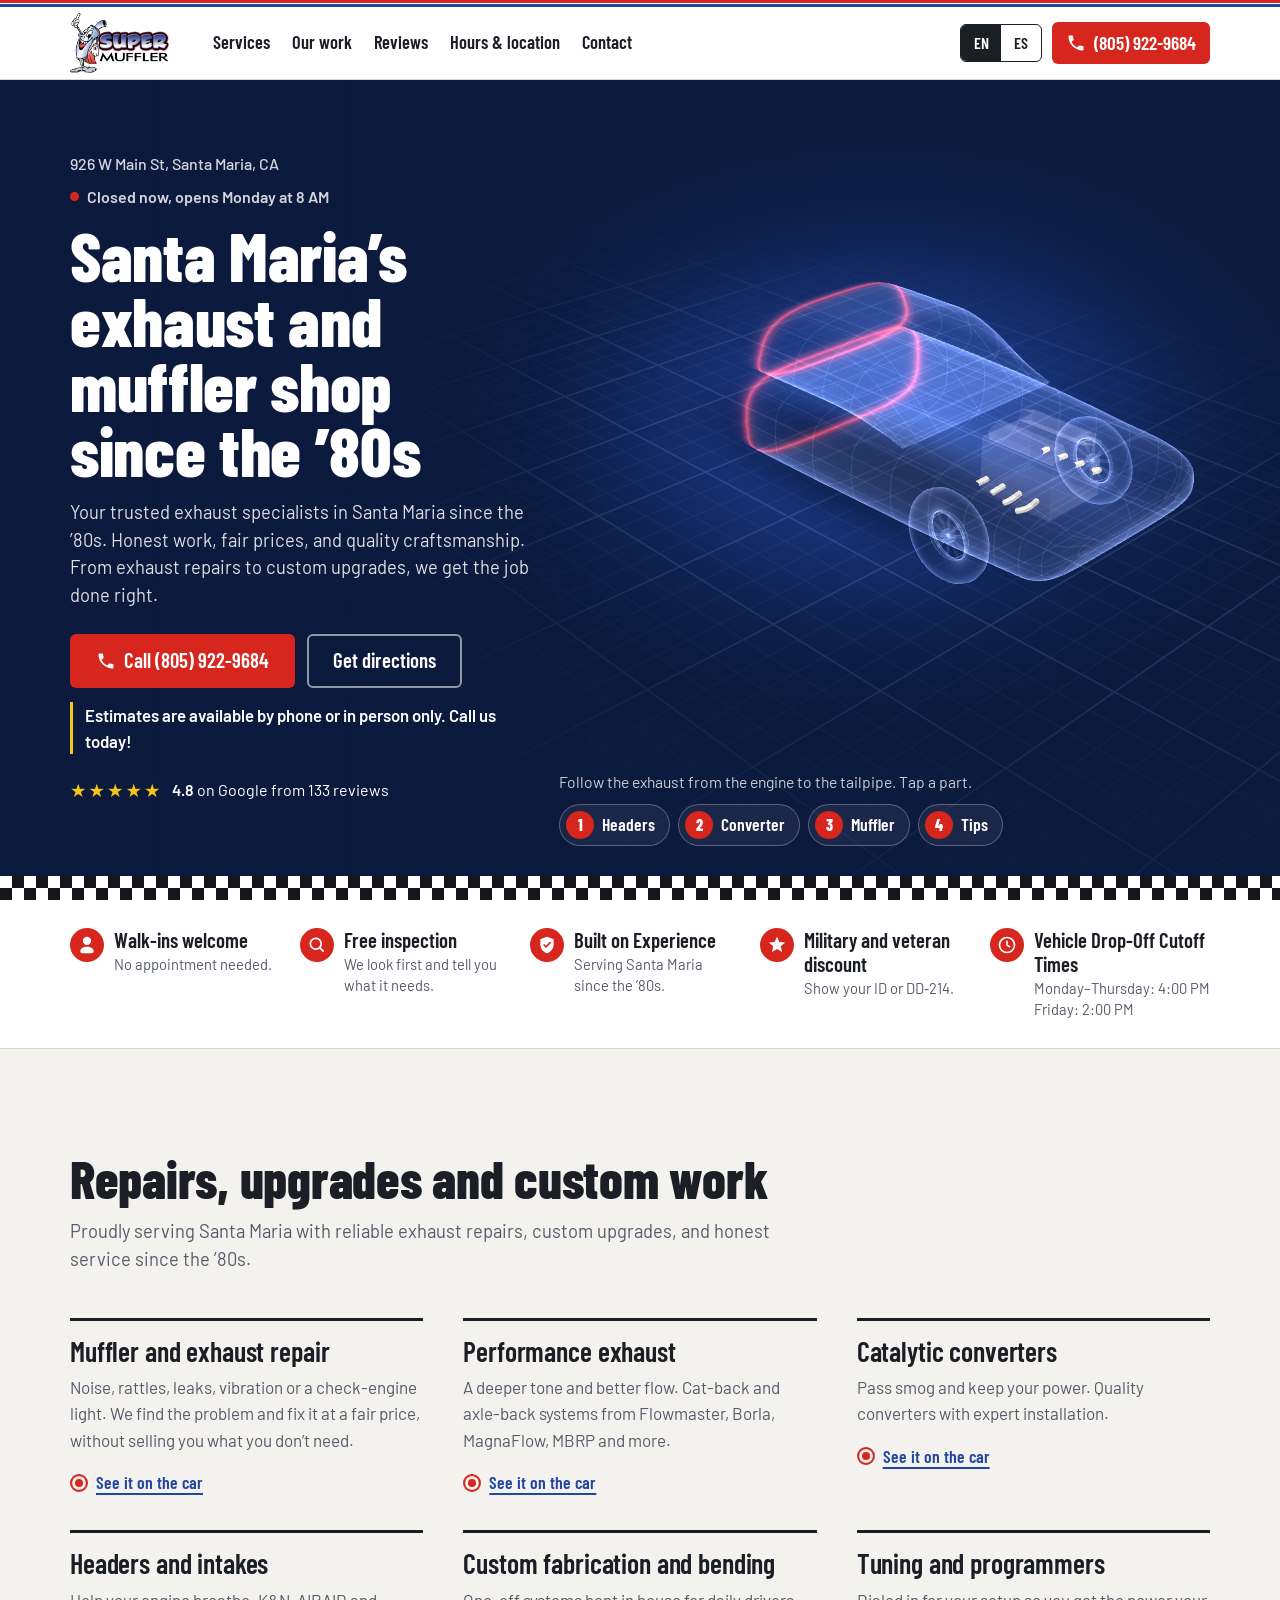
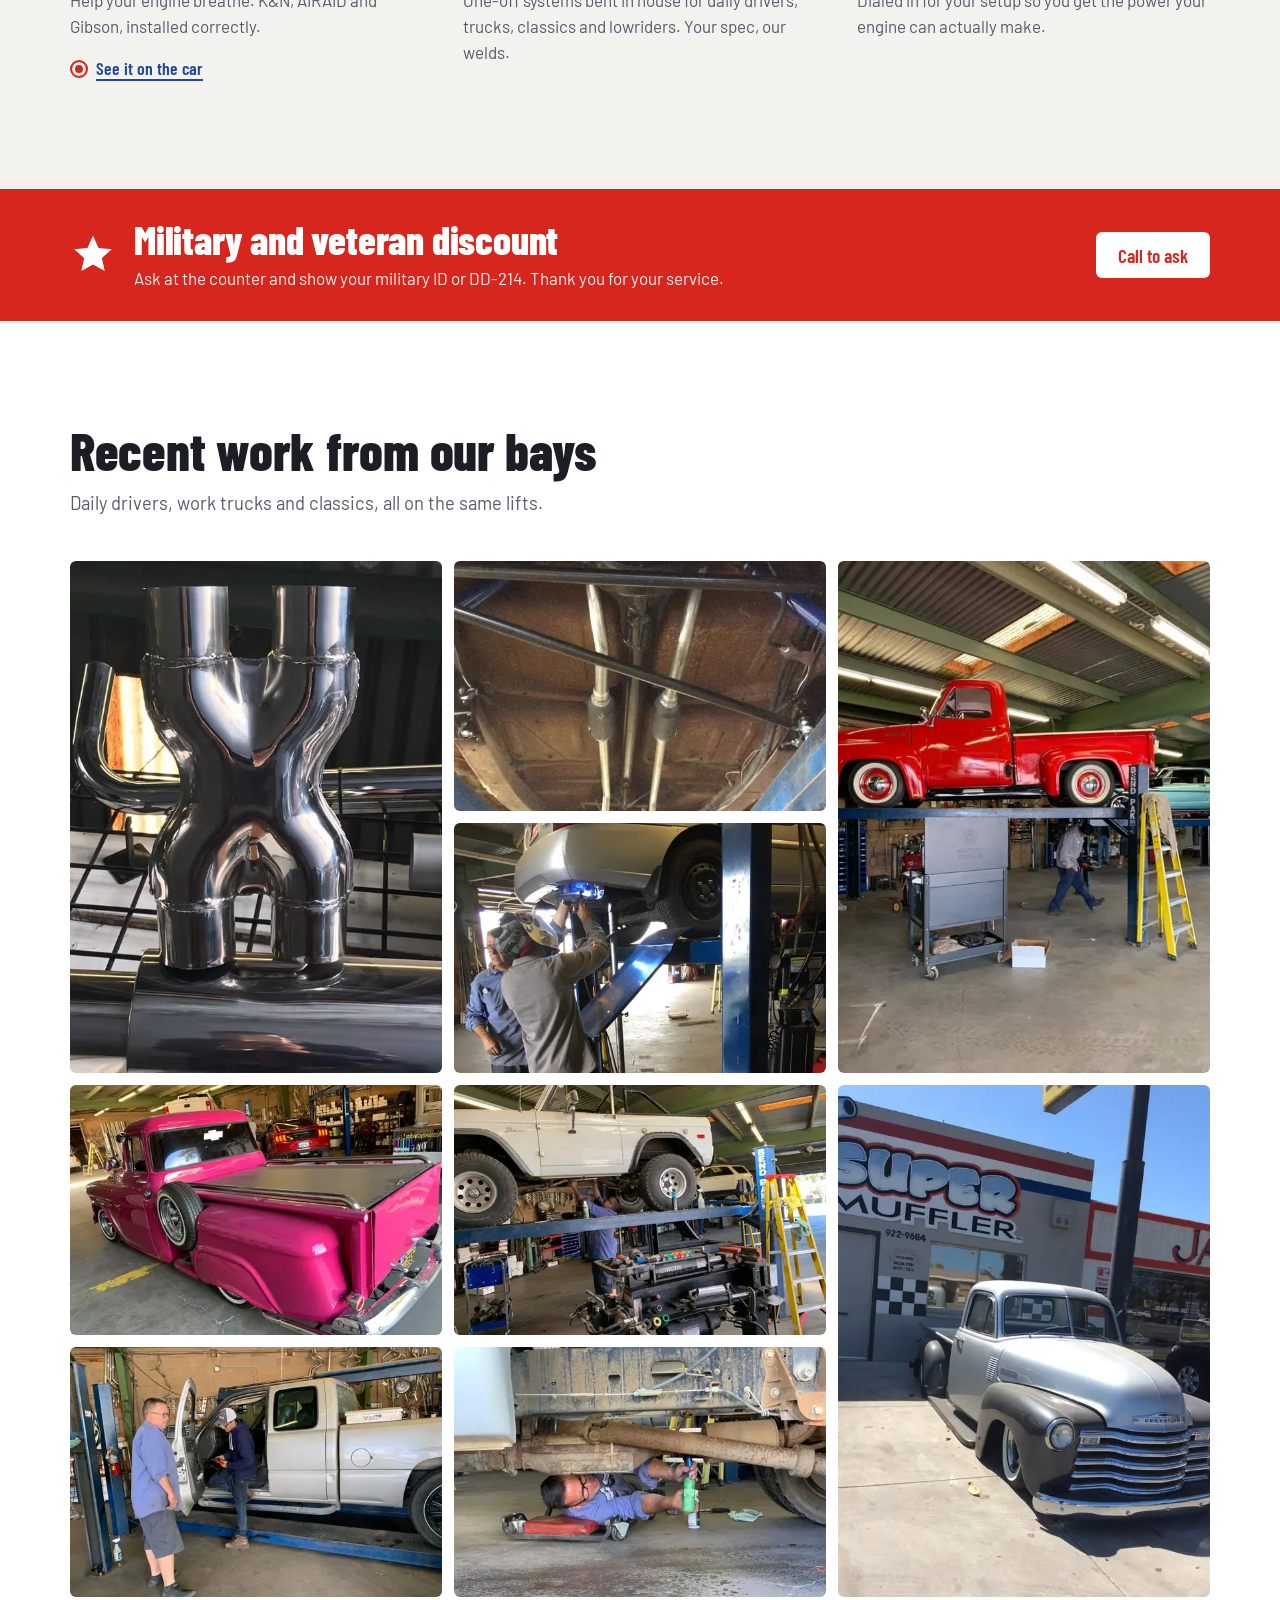
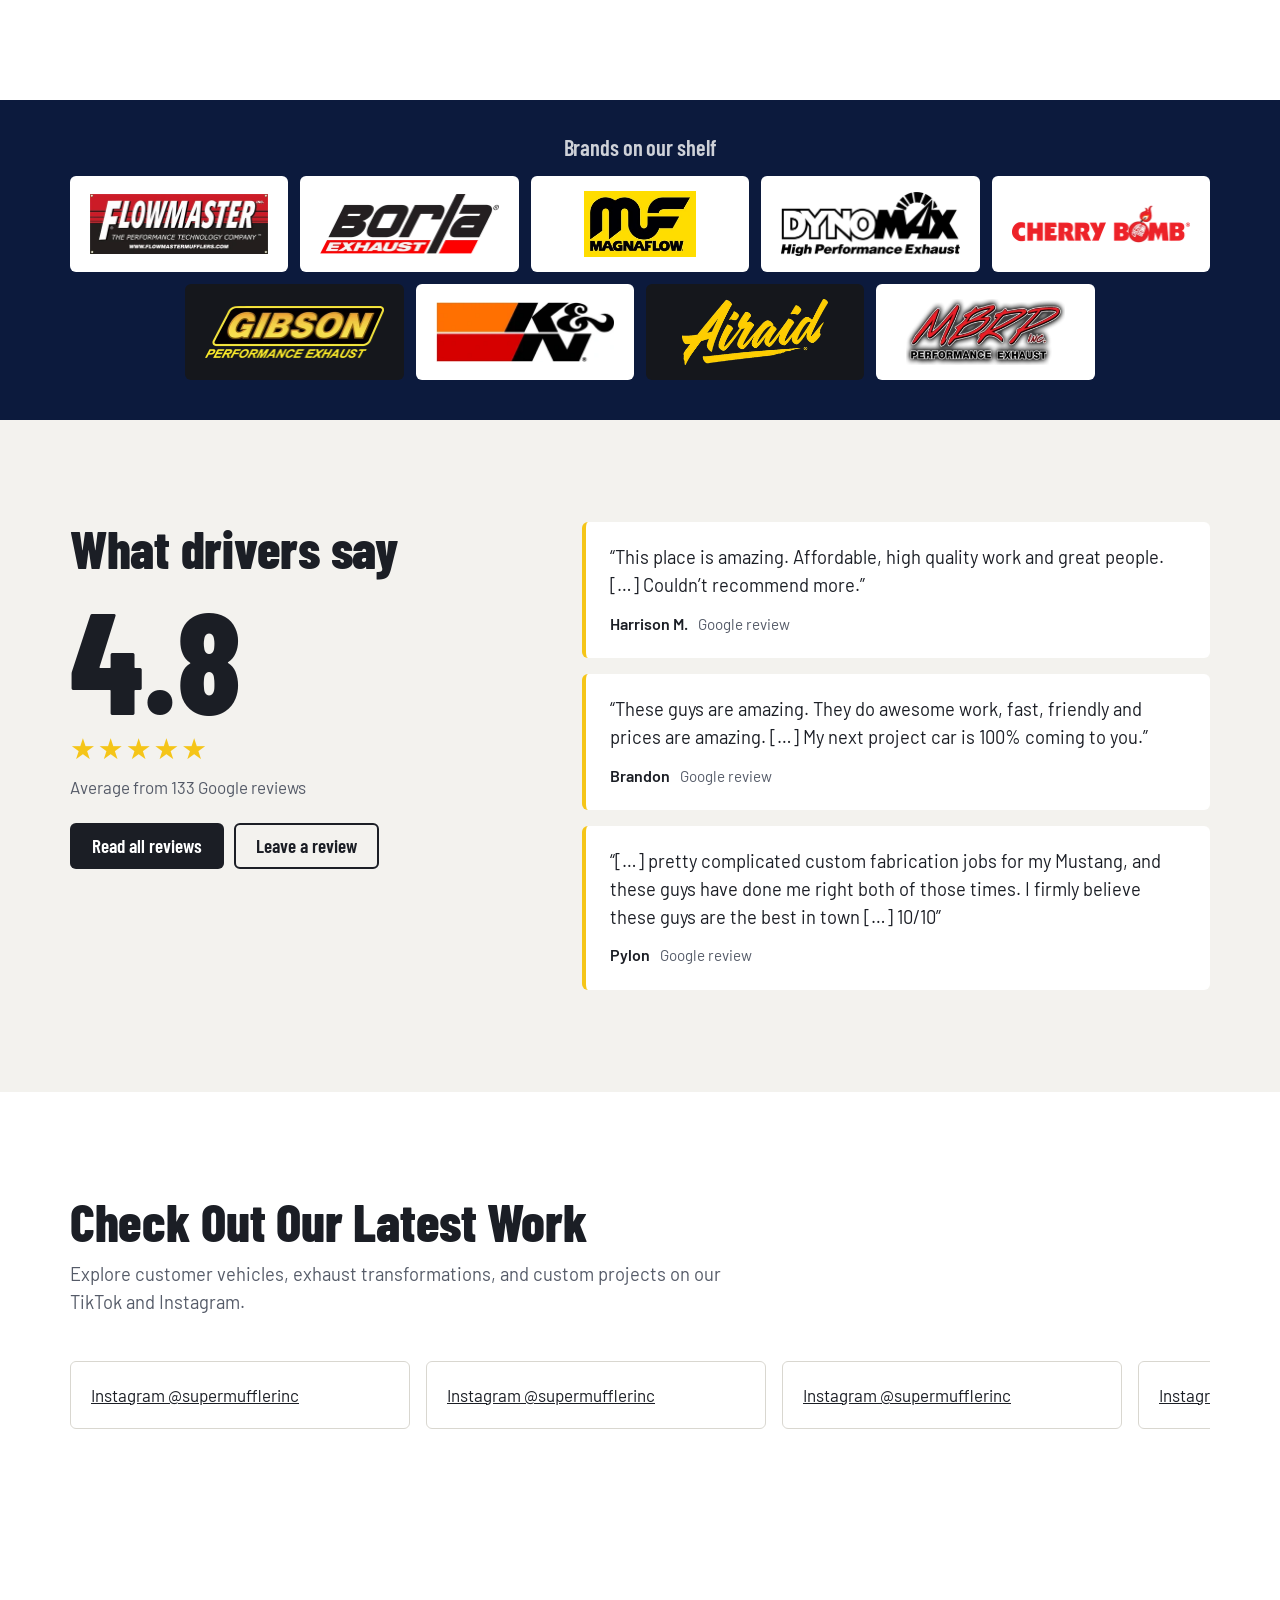
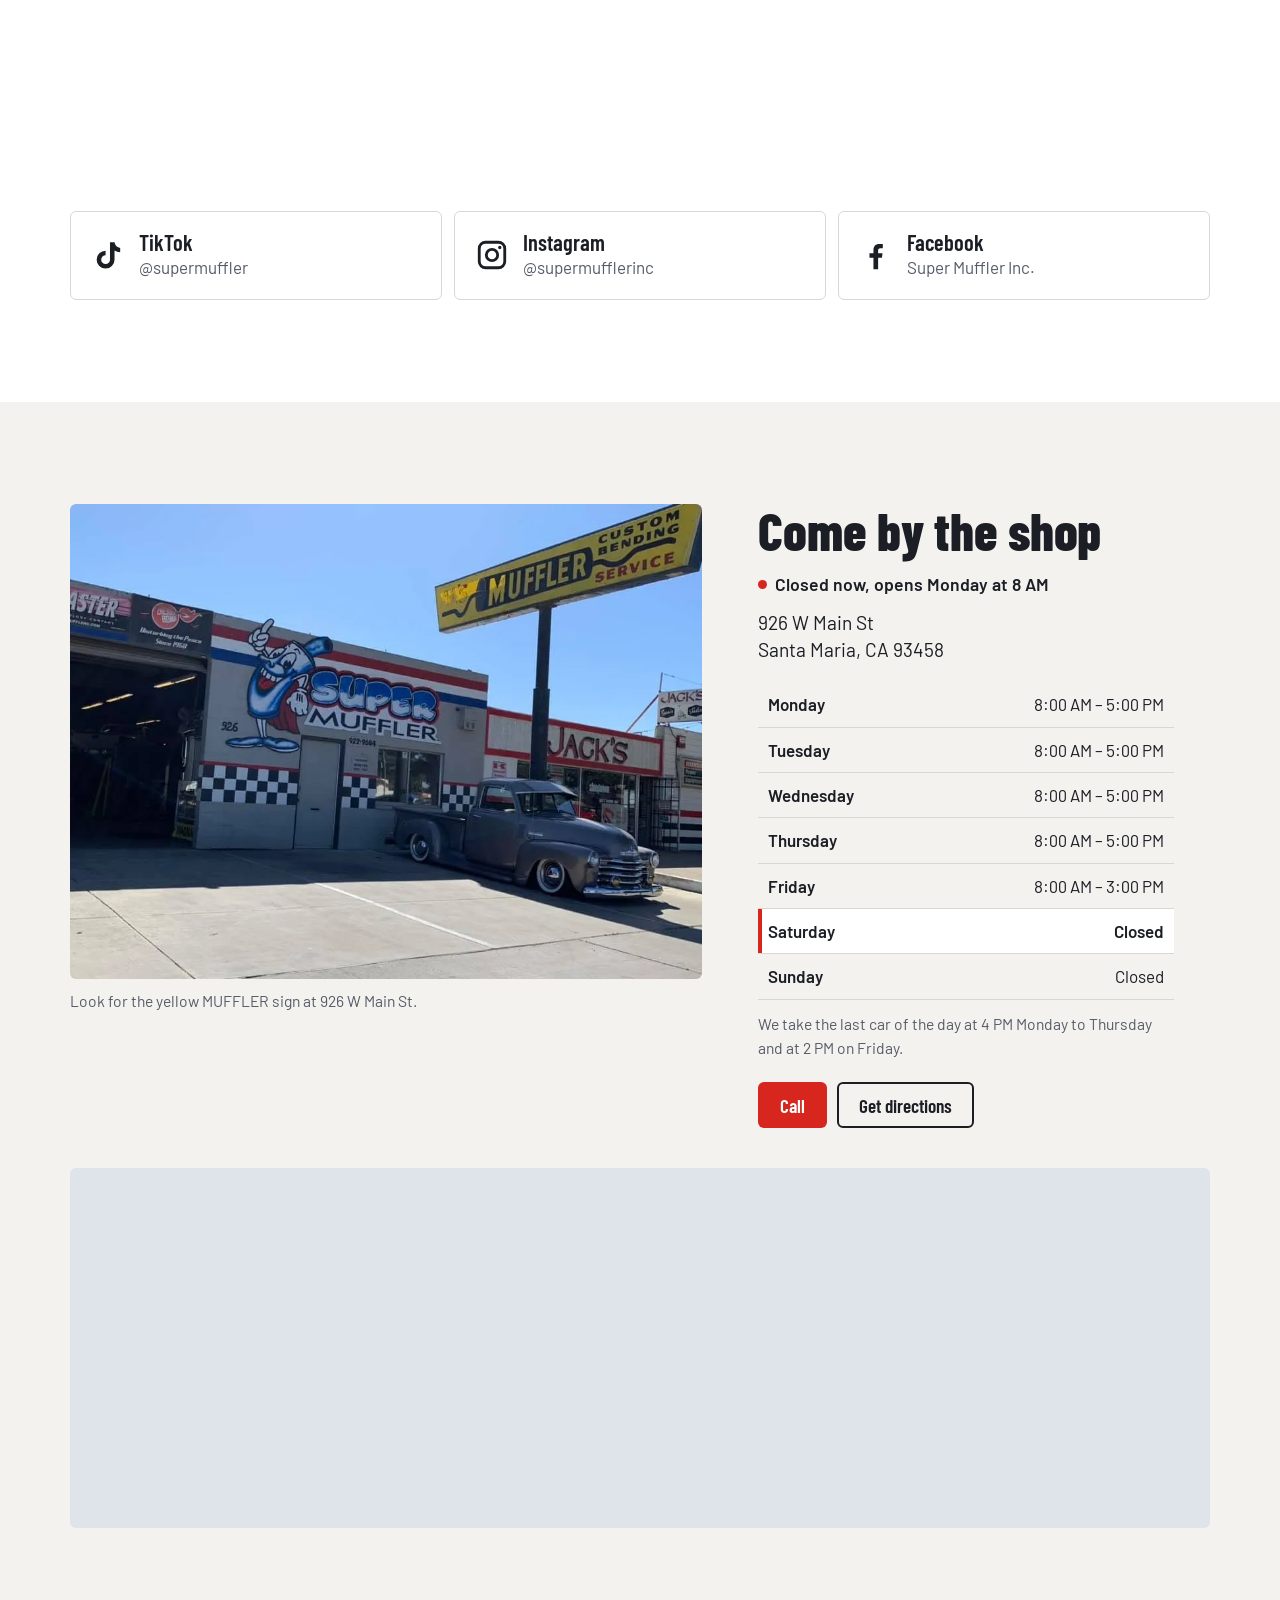
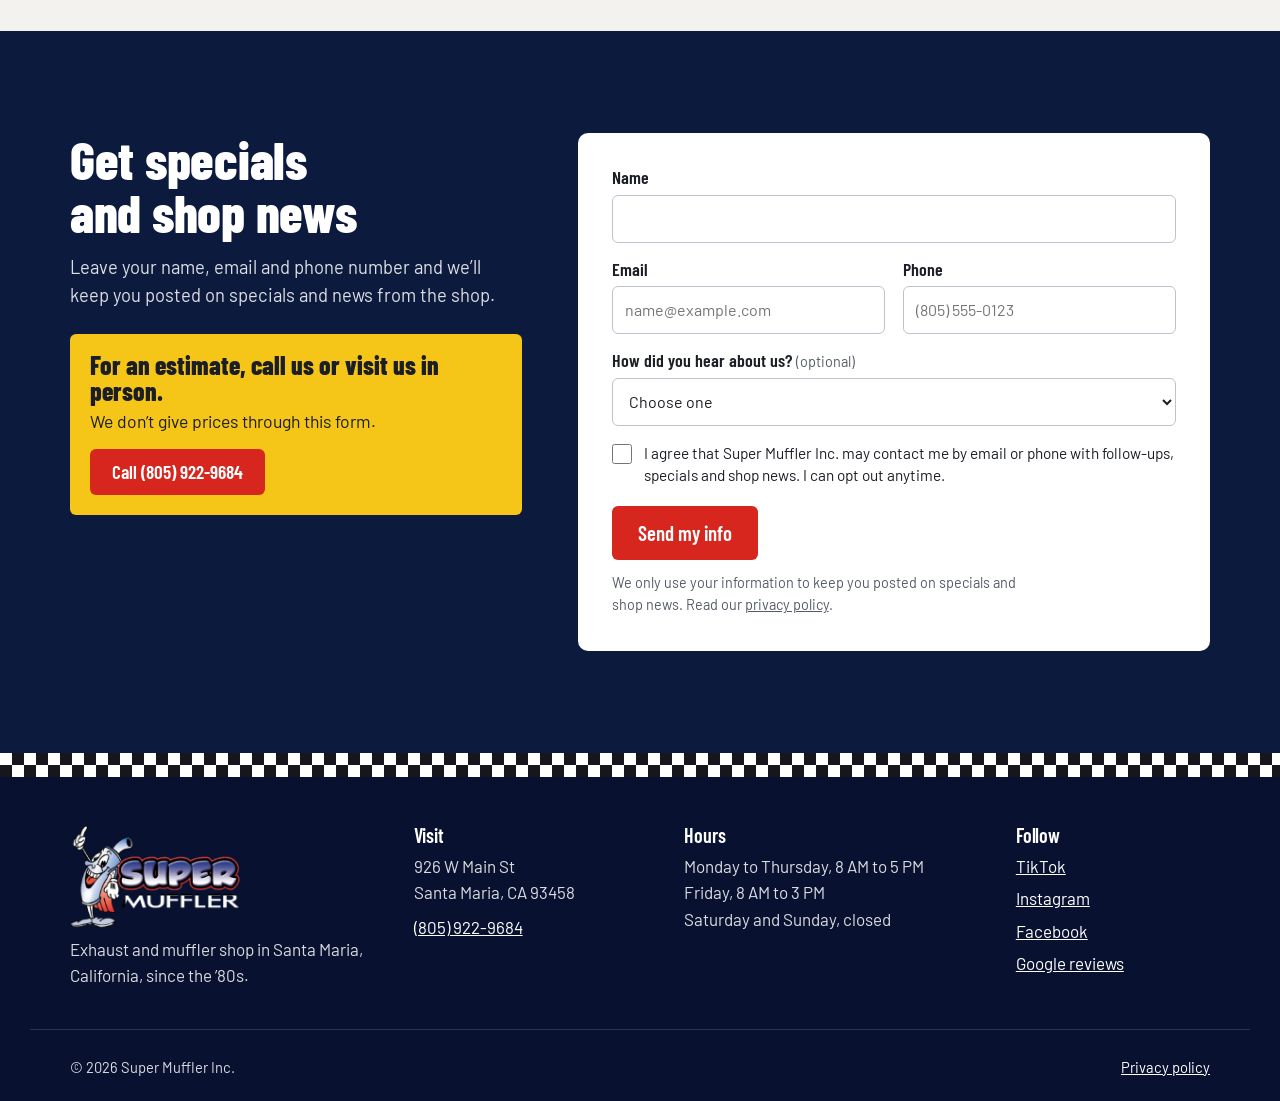
==== commit bcb40b4d: "Add holiday closure notice (Thanksgiving Nov 26-27) and skip closed days in open/closed status Co-Au" ====
--- a/index.html
+++ b/index.html
@@ -28,7 +28,7 @@
 
   <link rel="preload" href="fonts/barlow-condensed-latin-800-normal.woff2" as="font" type="font/woff2" crossorigin>
   <link rel="preload" href="fonts/barlow-latin-400-normal.woff2" as="font" type="font/woff2" crossorigin>
-  <link rel="stylesheet" href="css/styles.css">
+  <link rel="stylesheet" href="css/styles.css?v=20261123">
 
   <script type="application/ld+json">
   {
@@ -77,6 +77,13 @@
 
   <!-- ================= HEADER ================= -->
   <header class="site-header" id="siteHeader">
+    <div class="notice" id="shopNotice" role="status" hidden>
+      <div class="wrap notice-row">
+        <svg class="notice-icon" aria-hidden="true" viewBox="0 0 24 24"><path d="M7 2h2v2h6V2h2v2h3a1 1 0 0 1 1 1v15a1 1 0 0 1-1 1H4a1 1 0 0 1-1-1V5a1 1 0 0 1 1-1h3V2Zm12 8H5v9h14v-9ZM5 6v2h14V6H5Zm3.3 5.9 1.4-1.4 2.3 2.3 2.3-2.3 1.4 1.4-2.3 2.3 2.3 2.3-1.4 1.4-2.3-2.3-2.3 2.3-1.4-1.4 2.3-2.3-2.3-2.3Z"/></svg>
+        <p class="notice-text" data-notice-text></p>
+        <button type="button" class="notice-close" data-notice-close aria-label="Hide notice"><span aria-hidden="true">&times;</span></button>
+      </div>
+    </div>
     <div class="wrap header-row">
       <a class="brand" href="#top" aria-label="Super Muffler Inc., back to top" data-i18n-attr="aria-label:brand.aria">
         <picture>
@@ -530,6 +537,6 @@
     <button type="button" class="lb-btn lb-next" data-lb="next" aria-label="Next photo" data-i18n-attr="aria-label:lb.next">›</button>
   </dialog>
 
-  <script type="module" src="js/main.js"></script>
+  <script type="module" src="js/main.js?v=20261123"></script>
 </body>
 </html>
--- a/css/styles.css
+++ b/css/styles.css
@@ -31,7 +31,7 @@
 }
 
 *, *::before, *::after { box-sizing: border-box; }
-html { -webkit-text-size-adjust: 100%; scroll-behavior: smooth; scroll-padding-top: calc(var(--header-h) + 12px); }
+html { -webkit-text-size-adjust: 100%; scroll-behavior: smooth; scroll-padding-top: calc(var(--header-h) + var(--notice-h, 0px) + 12px); }
 body {
   margin: 0;
   font-family: var(--text);
@@ -85,12 +85,35 @@
 /* ---------- header ---------- */
 .site-header {
   position: sticky; top: 0; z-index: 50;
+  display: flex; flex-direction: column;
   background: var(--white);
   border-bottom: 1px solid var(--line);
 }
 .site-header::before { /* the storefront pinstripes */
   content: ""; display: block; height: 7px;
   background: linear-gradient(var(--red) 0 3px, var(--white) 3px 4px, var(--blue) 4px 7px);
+}
+
+/* holiday notice: the yellow of the pole sign, above the pinstripes */
+.notice { order: -1; background: var(--yellow); color: var(--ink); }
+.notice-row { display: flex; align-items: center; justify-content: center; gap: 10px; min-height: 40px; padding-block: 6px; }
+.notice-icon { width: 20px; height: 20px; flex: none; }
+.notice-text { font-size: .95rem; line-height: 1.35; text-align: center; }
+.notice-text strong { font-weight: 600; }
+.notice-extra { display: none; }
+.notice-close {
+  flex: none; width: 36px; height: 36px; margin-right: -8px;
+  display: grid; place-items: center;
+  border: 0; border-radius: var(--radius); background: transparent; cursor: pointer;
+  font-size: 1.5rem; line-height: 1;
+}
+.notice-close:hover { background: rgba(27, 30, 37, .1); }
+@media (max-width: 559px) {
+  .notice-icon, .notice-reopen { display: none; }
+  .notice-text { text-align: left; font-size: .9rem; }
+}
+@media (min-width: 900px) {
+  .notice-extra { display: inline; font-weight: 600; }
 }
 .header-row { display: flex; align-items: center; gap: 16px; height: calc(var(--header-h) - 8px); }
 .brand { flex: none; display: block; }
@@ -219,7 +242,7 @@
   .hero-grid {
     grid-template-columns: minmax(0, 5fr) minmax(0, 7fr);
     gap: 24px;
-    min-height: clamp(600px, calc(100svh - var(--header-h) - 24px), 820px);
+    min-height: clamp(600px, calc(100svh - var(--header-h) - var(--notice-h, 0px) - 24px), 820px);
   }
   .hero-copy { align-self: center; padding: 48px 0; }
   /* keep the headline readable when the camera zooms in on a part */
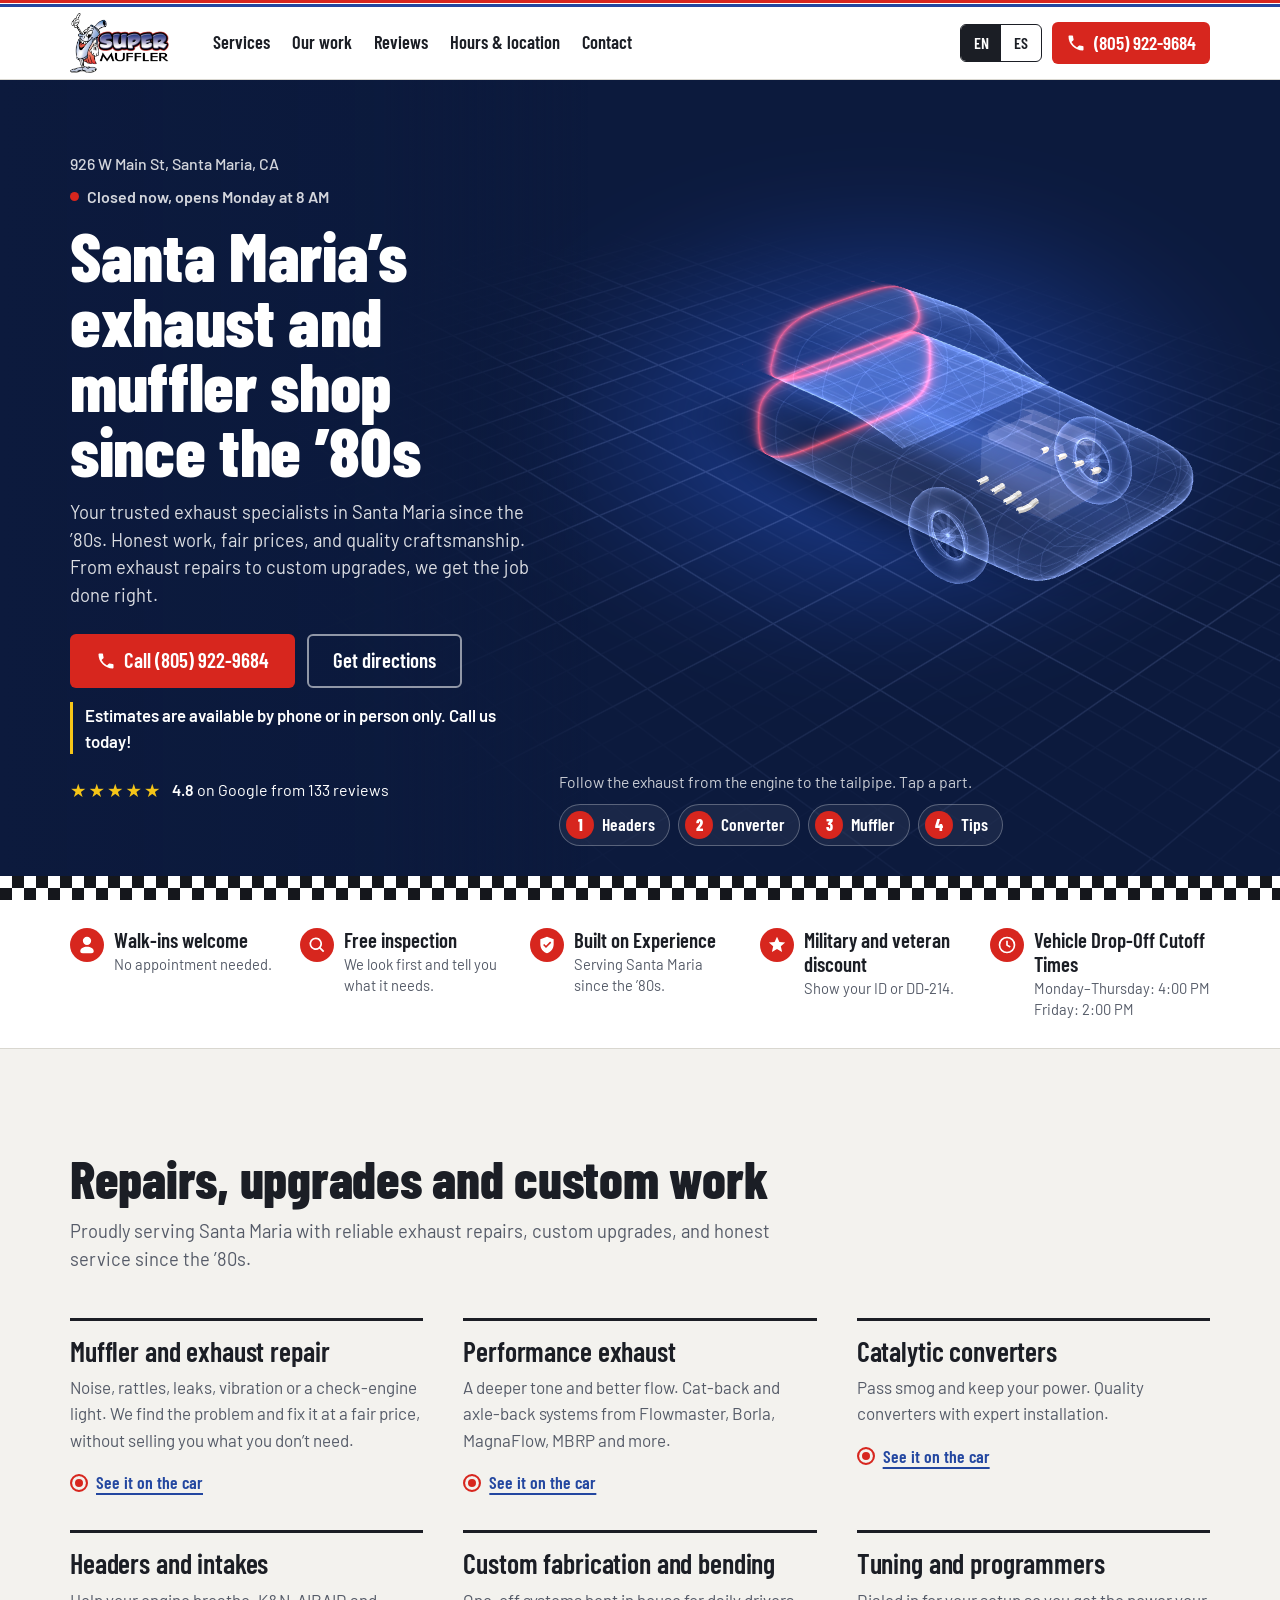
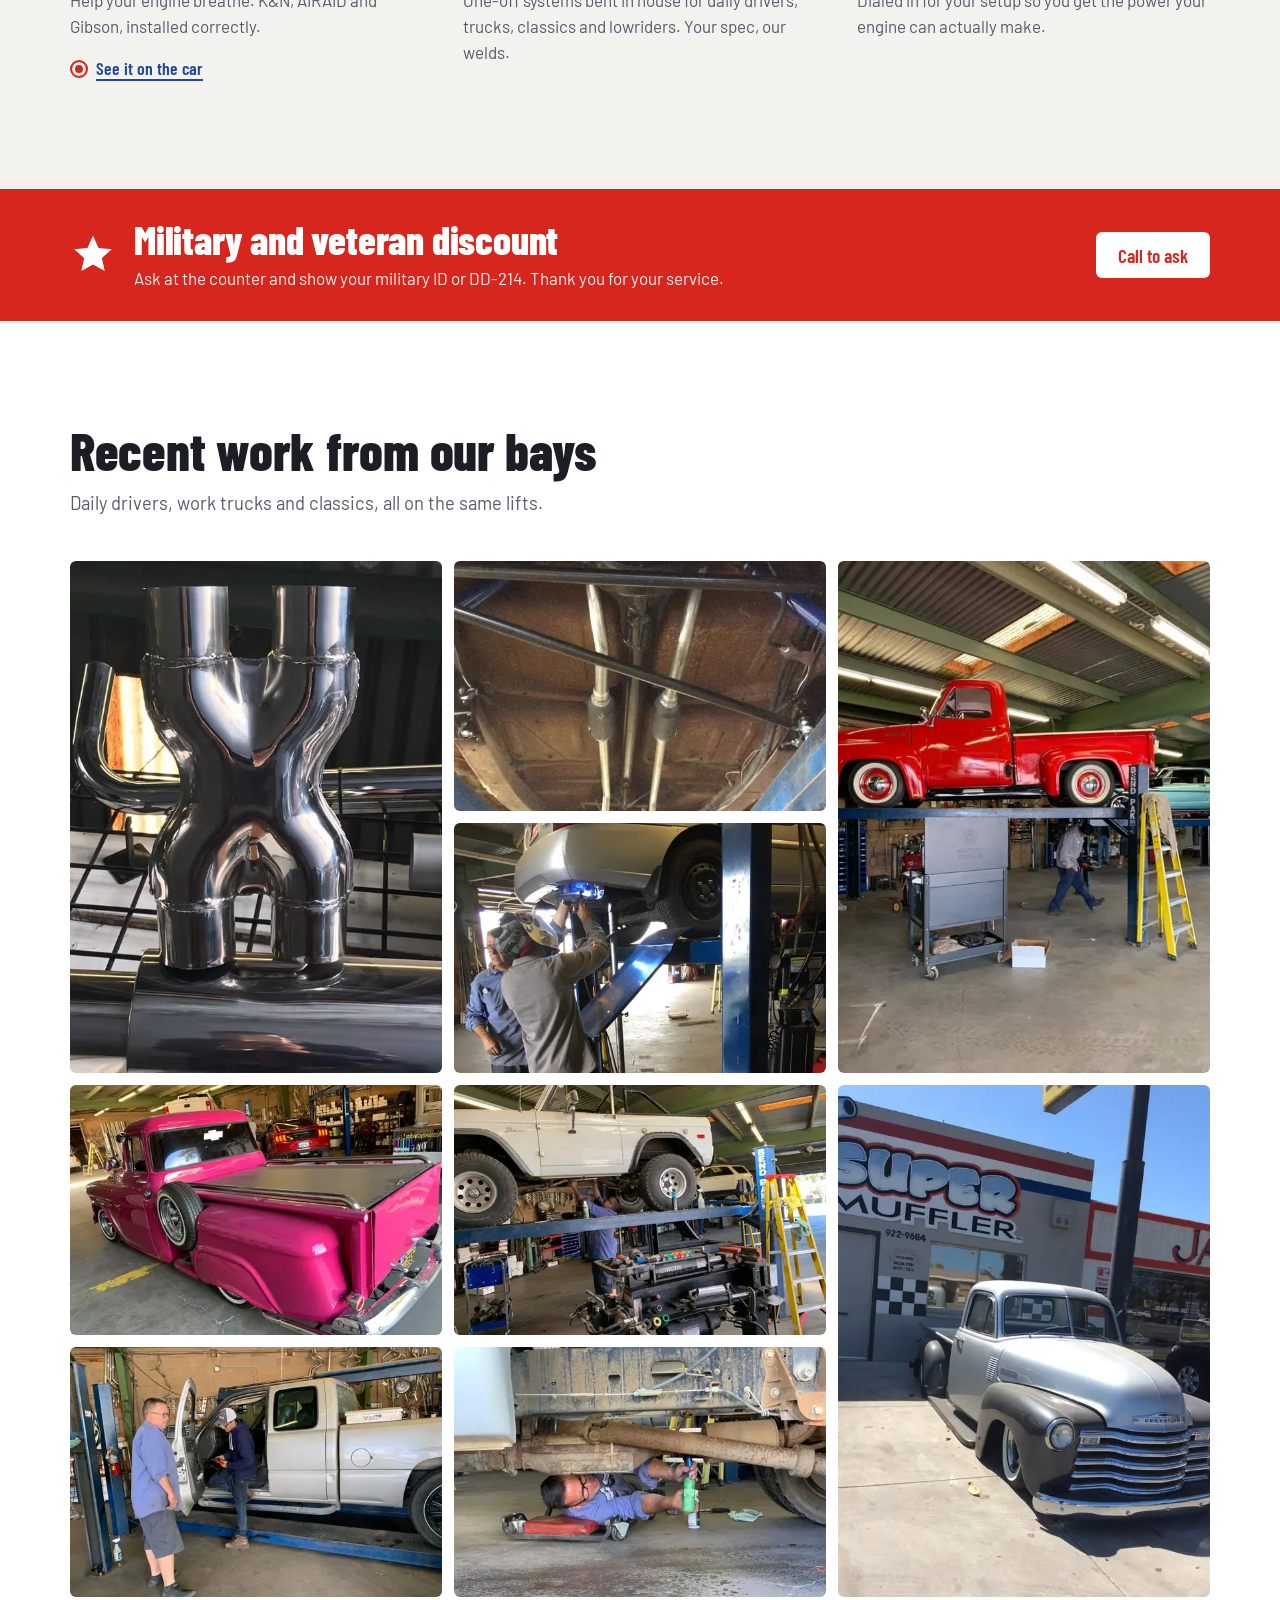
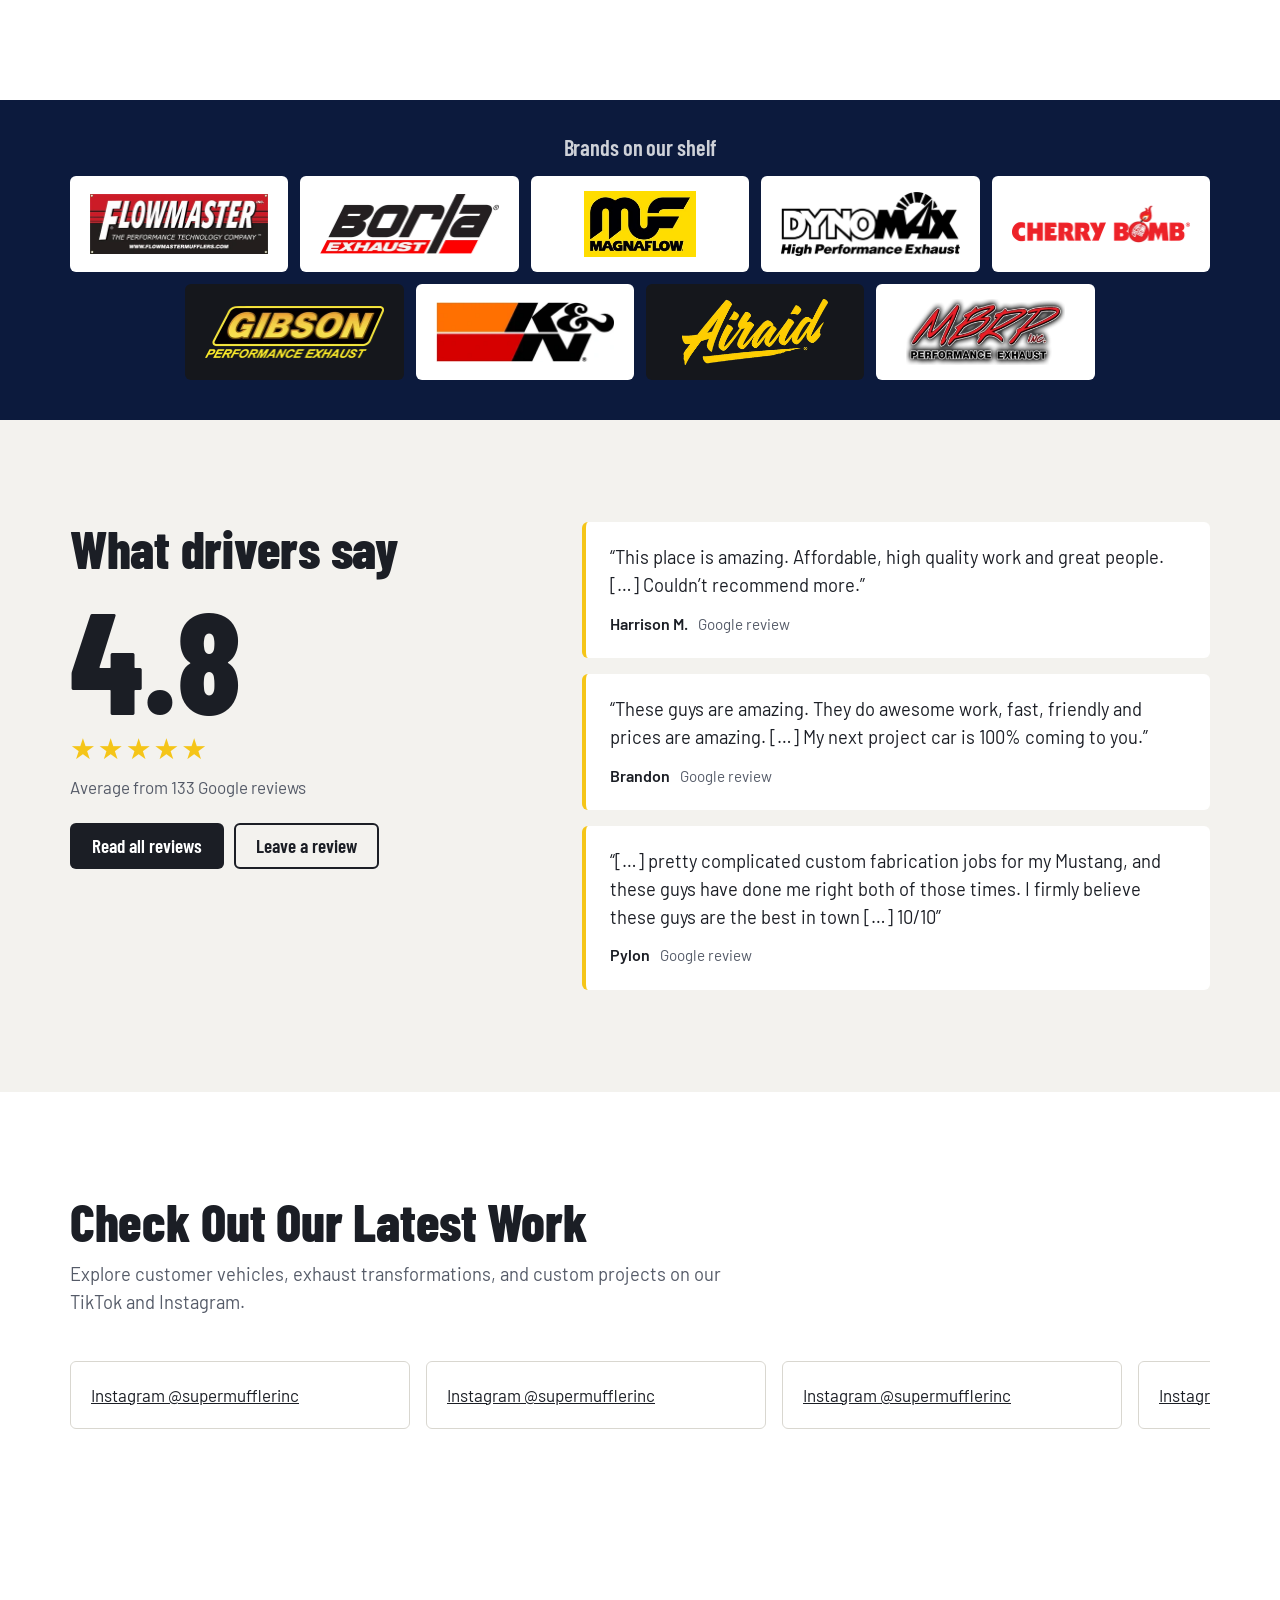
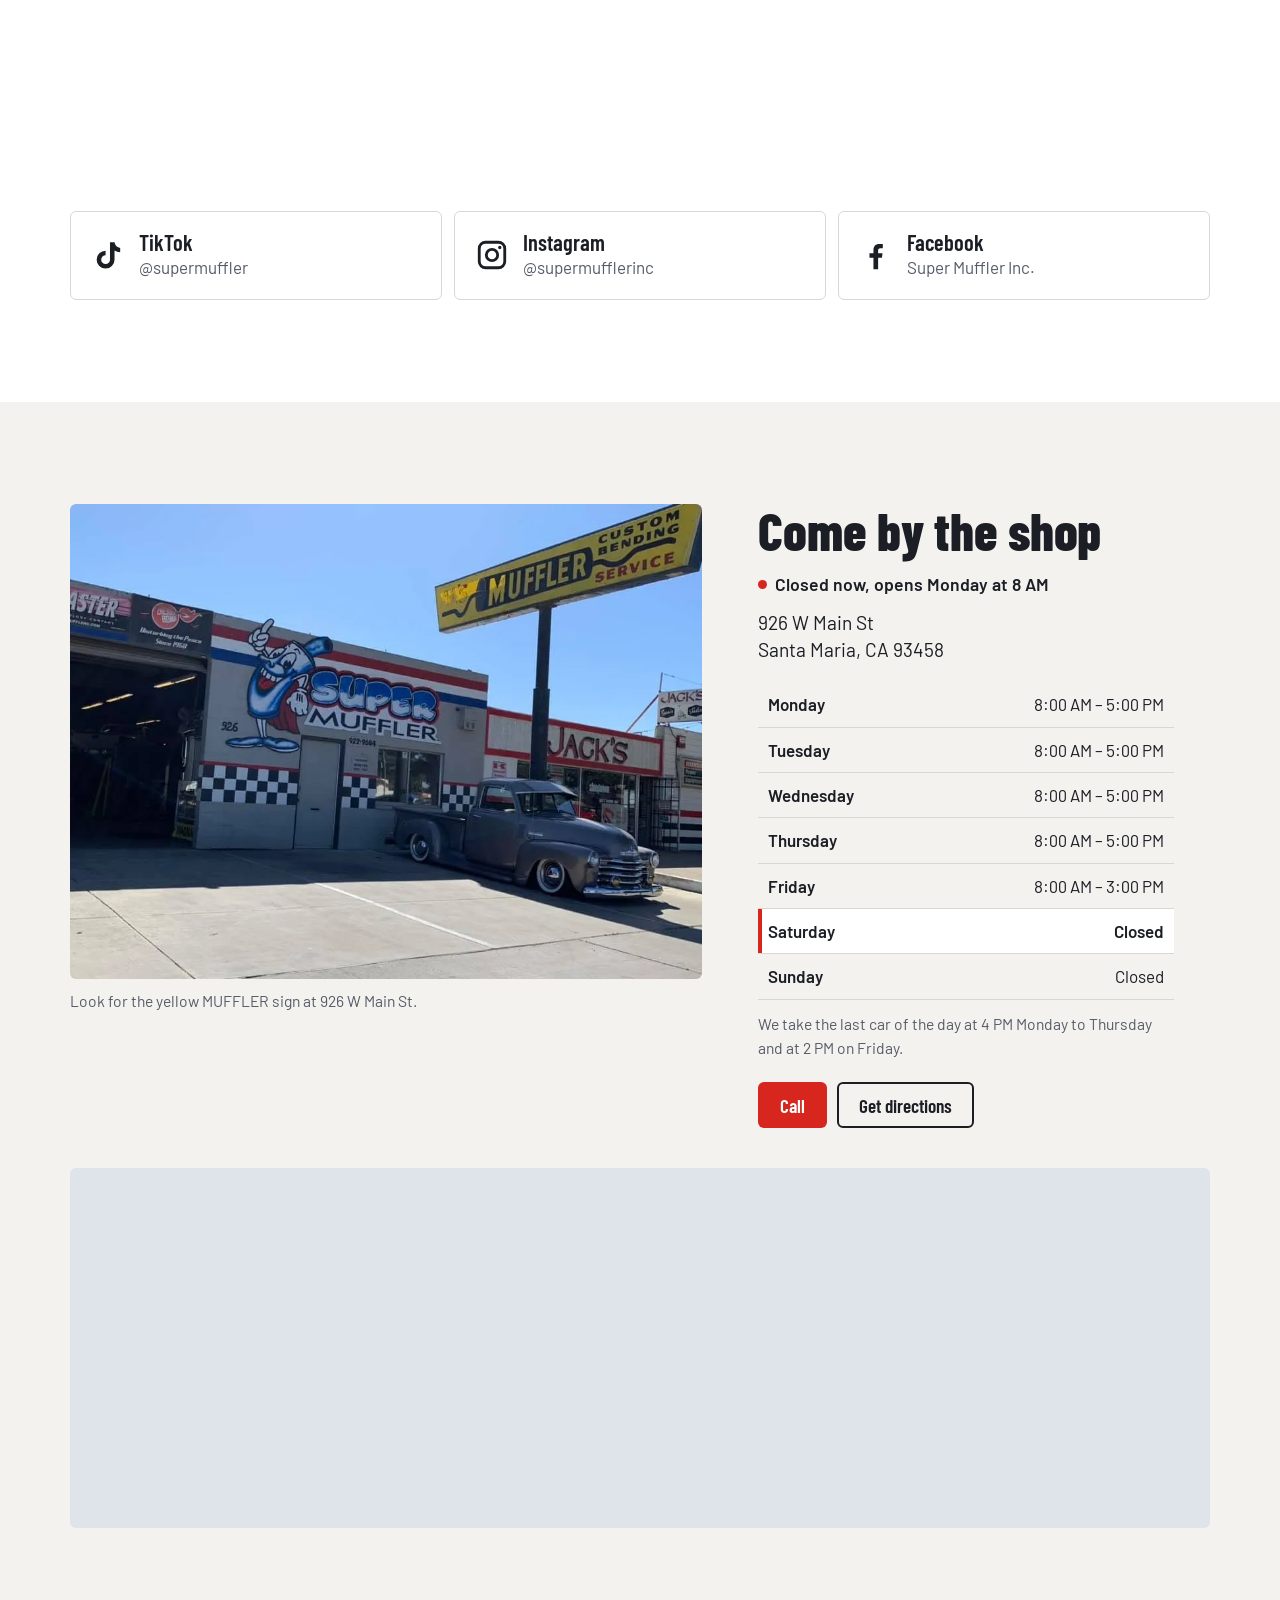
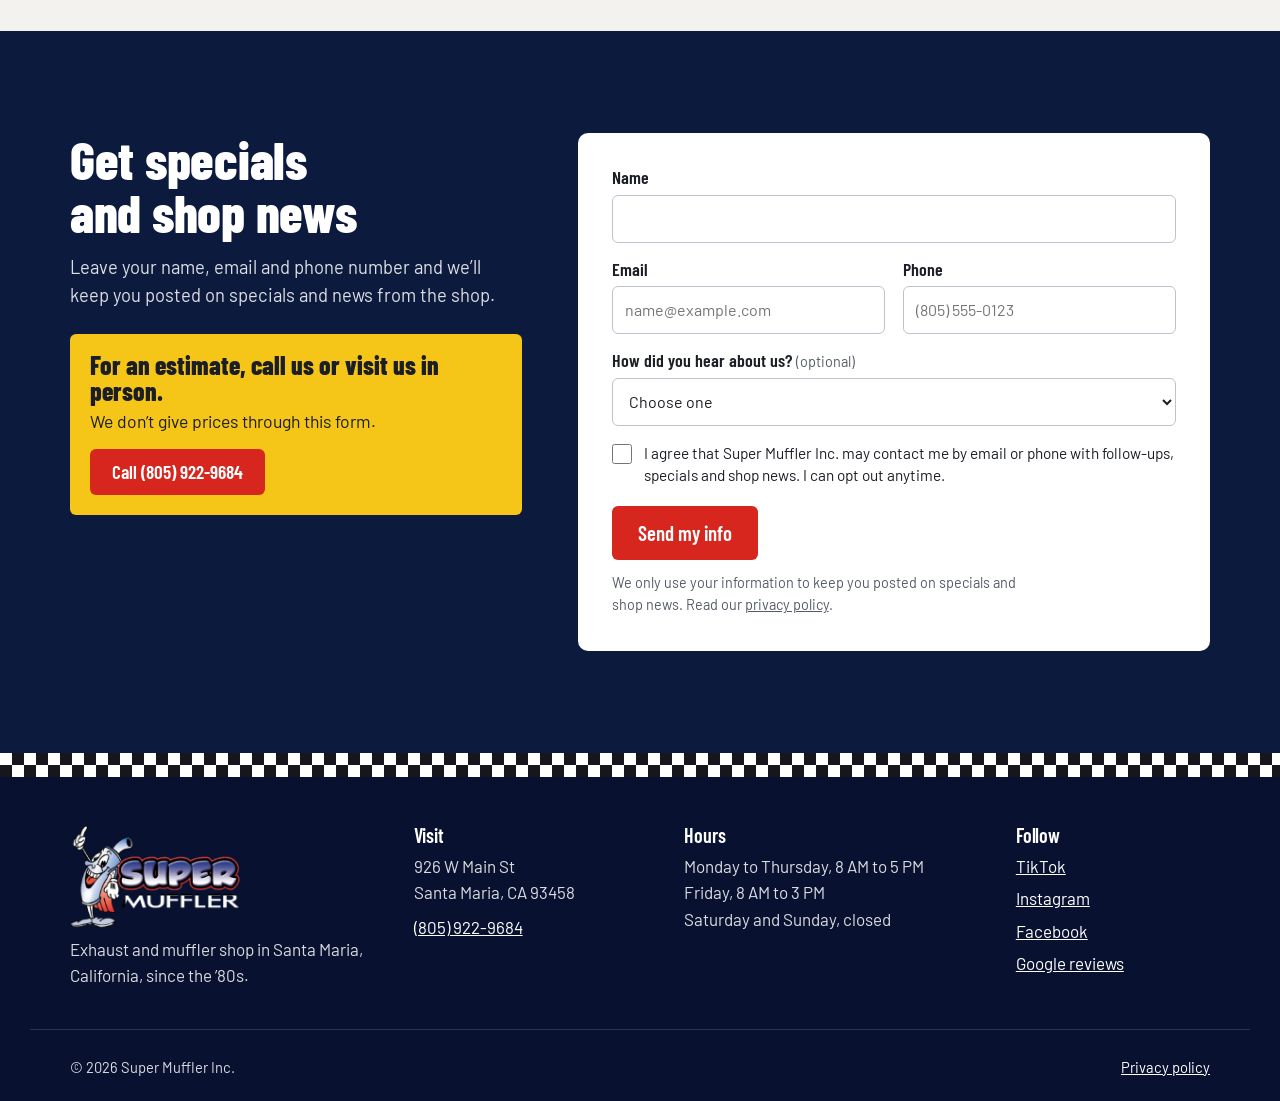
==== commit 4d190cd2: "Show holiday closures in the weekly hours table Co-Authored-By: Claude Opus 5.5 <noreply@anthropic.c" ====
--- a/index.html
+++ b/index.html
@@ -28,7 +28,7 @@
 
   <link rel="preload" href="fonts/barlow-condensed-latin-800-normal.woff2" as="font" type="font/woff2" crossorigin>
   <link rel="preload" href="fonts/barlow-latin-400-normal.woff2" as="font" type="font/woff2" crossorigin>
-  <link rel="stylesheet" href="css/styles.css?v=20261123">
+  <link rel="stylesheet" href="css/styles.css?v=20261123b">
 
   <script type="application/ld+json">
   {
@@ -537,6 +537,6 @@
     <button type="button" class="lb-btn lb-next" data-lb="next" aria-label="Next photo" data-i18n-attr="aria-label:lb.next">›</button>
   </dialog>
 
-  <script type="module" src="js/main.js?v=20261123"></script>
+  <script type="module" src="js/main.js?v=20261123b"></script>
 </body>
 </html>
--- a/css/styles.css
+++ b/css/styles.css
@@ -395,6 +395,9 @@
 .hours td { text-align: right; font-variant-numeric: tabular-nums; }
 .hours tr.is-today { background: var(--white); box-shadow: inset 4px 0 0 var(--red); }
 .hours tr.is-today th, .hours tr.is-today td { font-weight: 600; }
+.hours tr.is-holiday td { color: var(--red); }
+.hours .hours-off { font-weight: 600; }
+.hours .hours-why { font-weight: 400; }
 .dropoff { margin-top: 12px; font-size: .98rem; color: var(--muted); max-width: 26rem; }
 .visit-actions { display: flex; flex-wrap: wrap; gap: 10px; margin-top: 22px; }
 .map { border-radius: var(--radius); overflow: hidden; background: #dfe3ea; min-height: 300px; }
